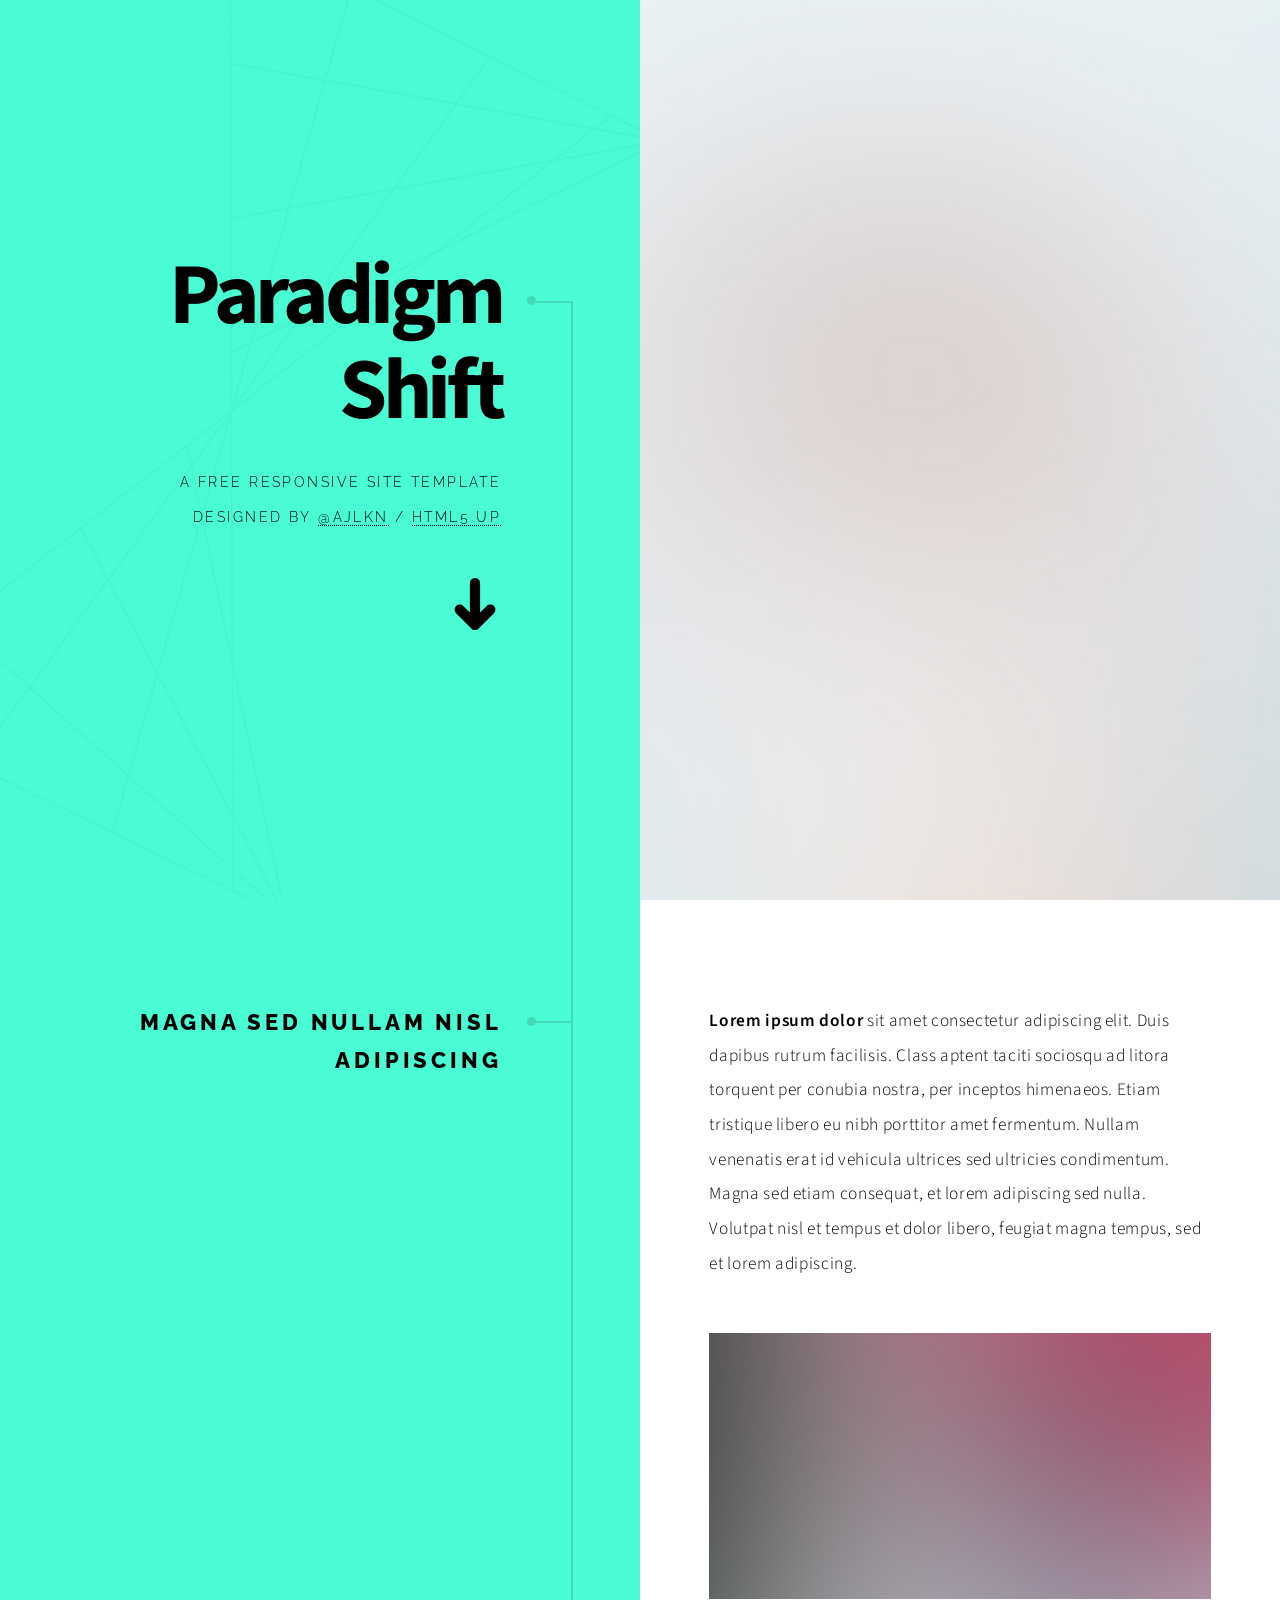
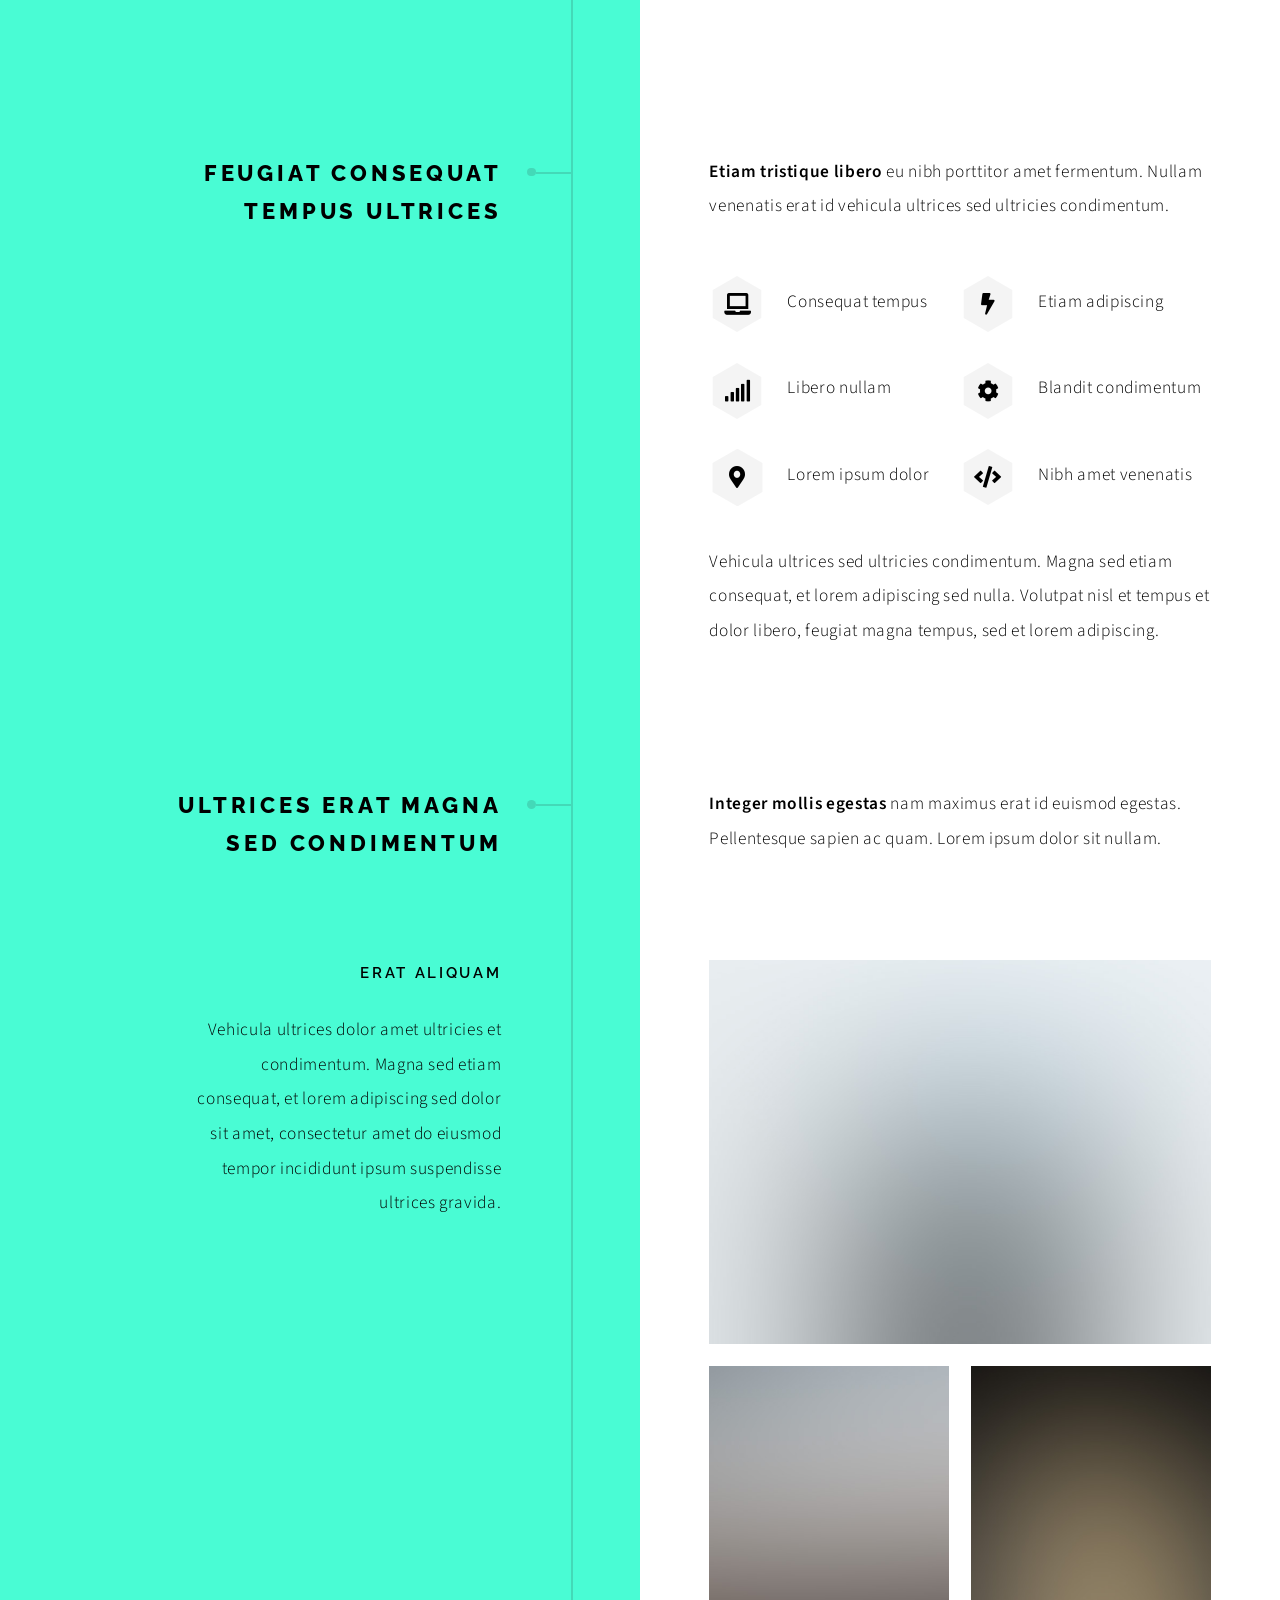
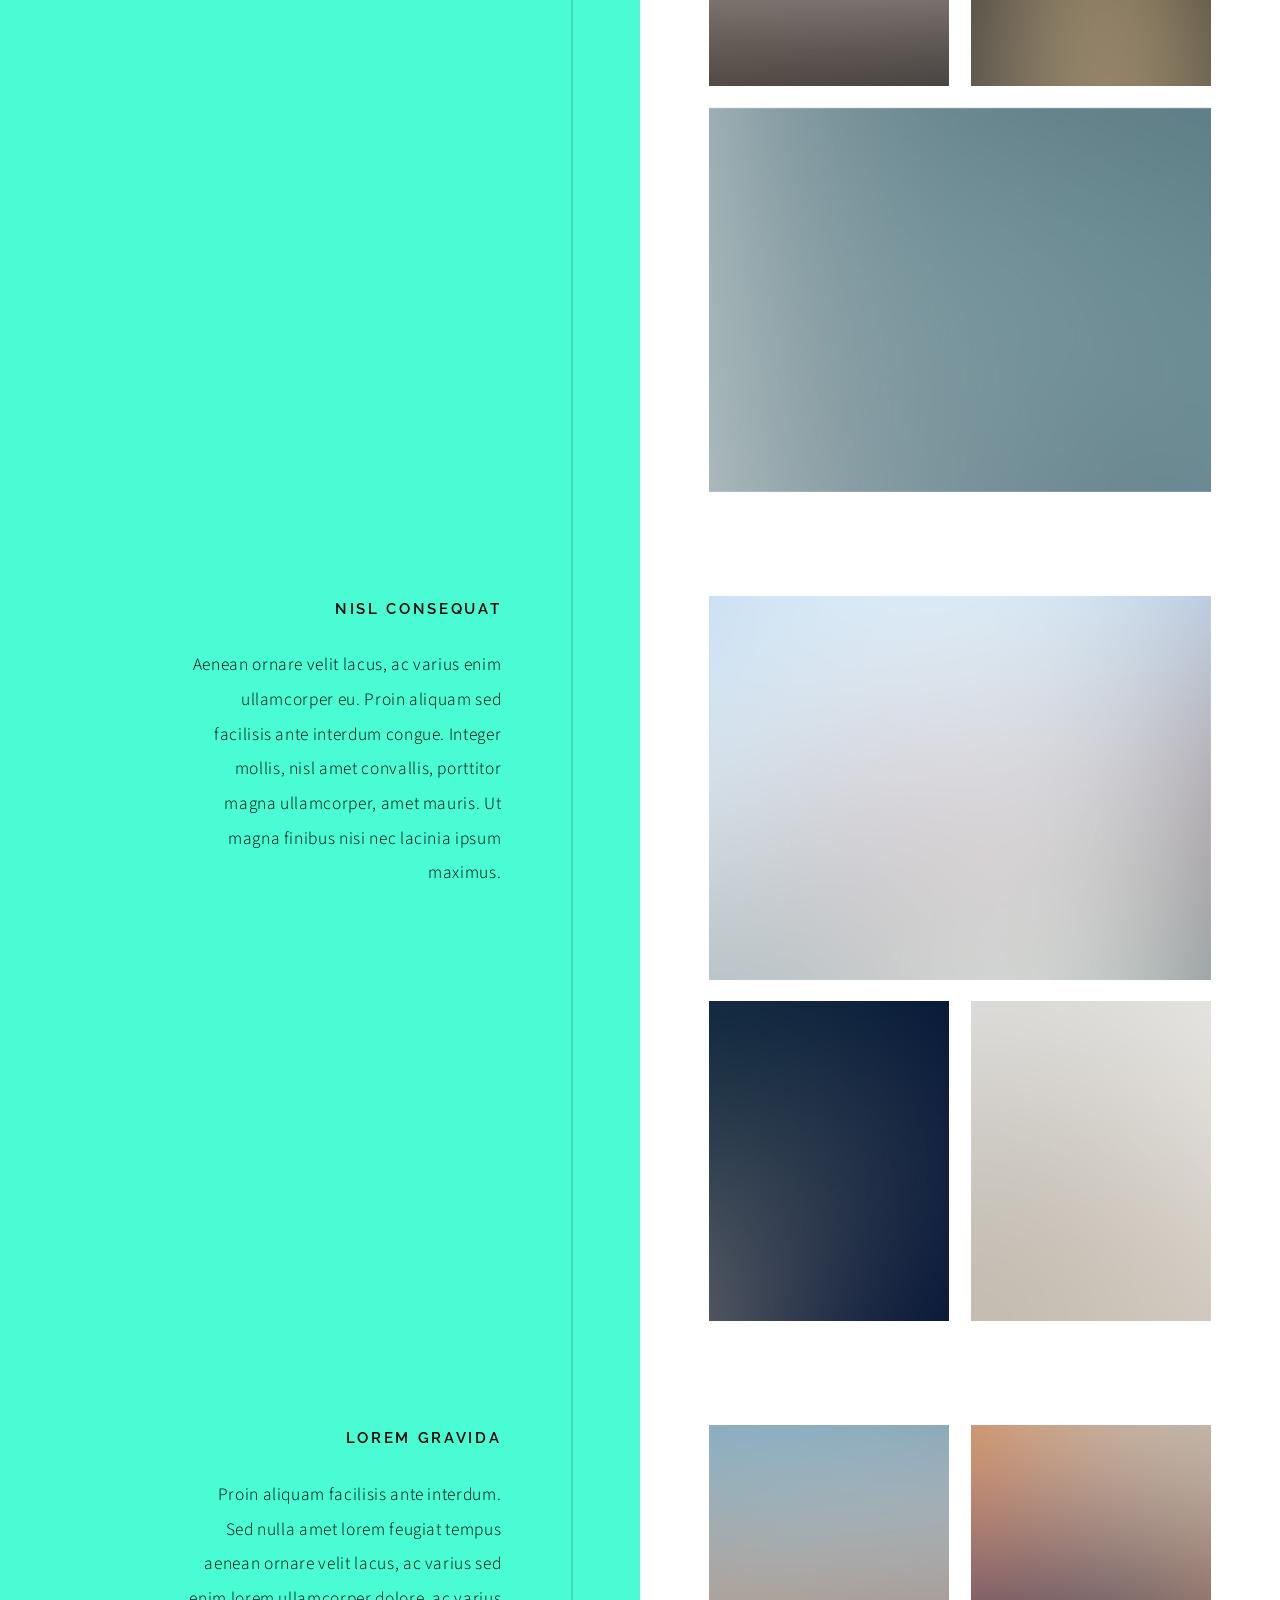
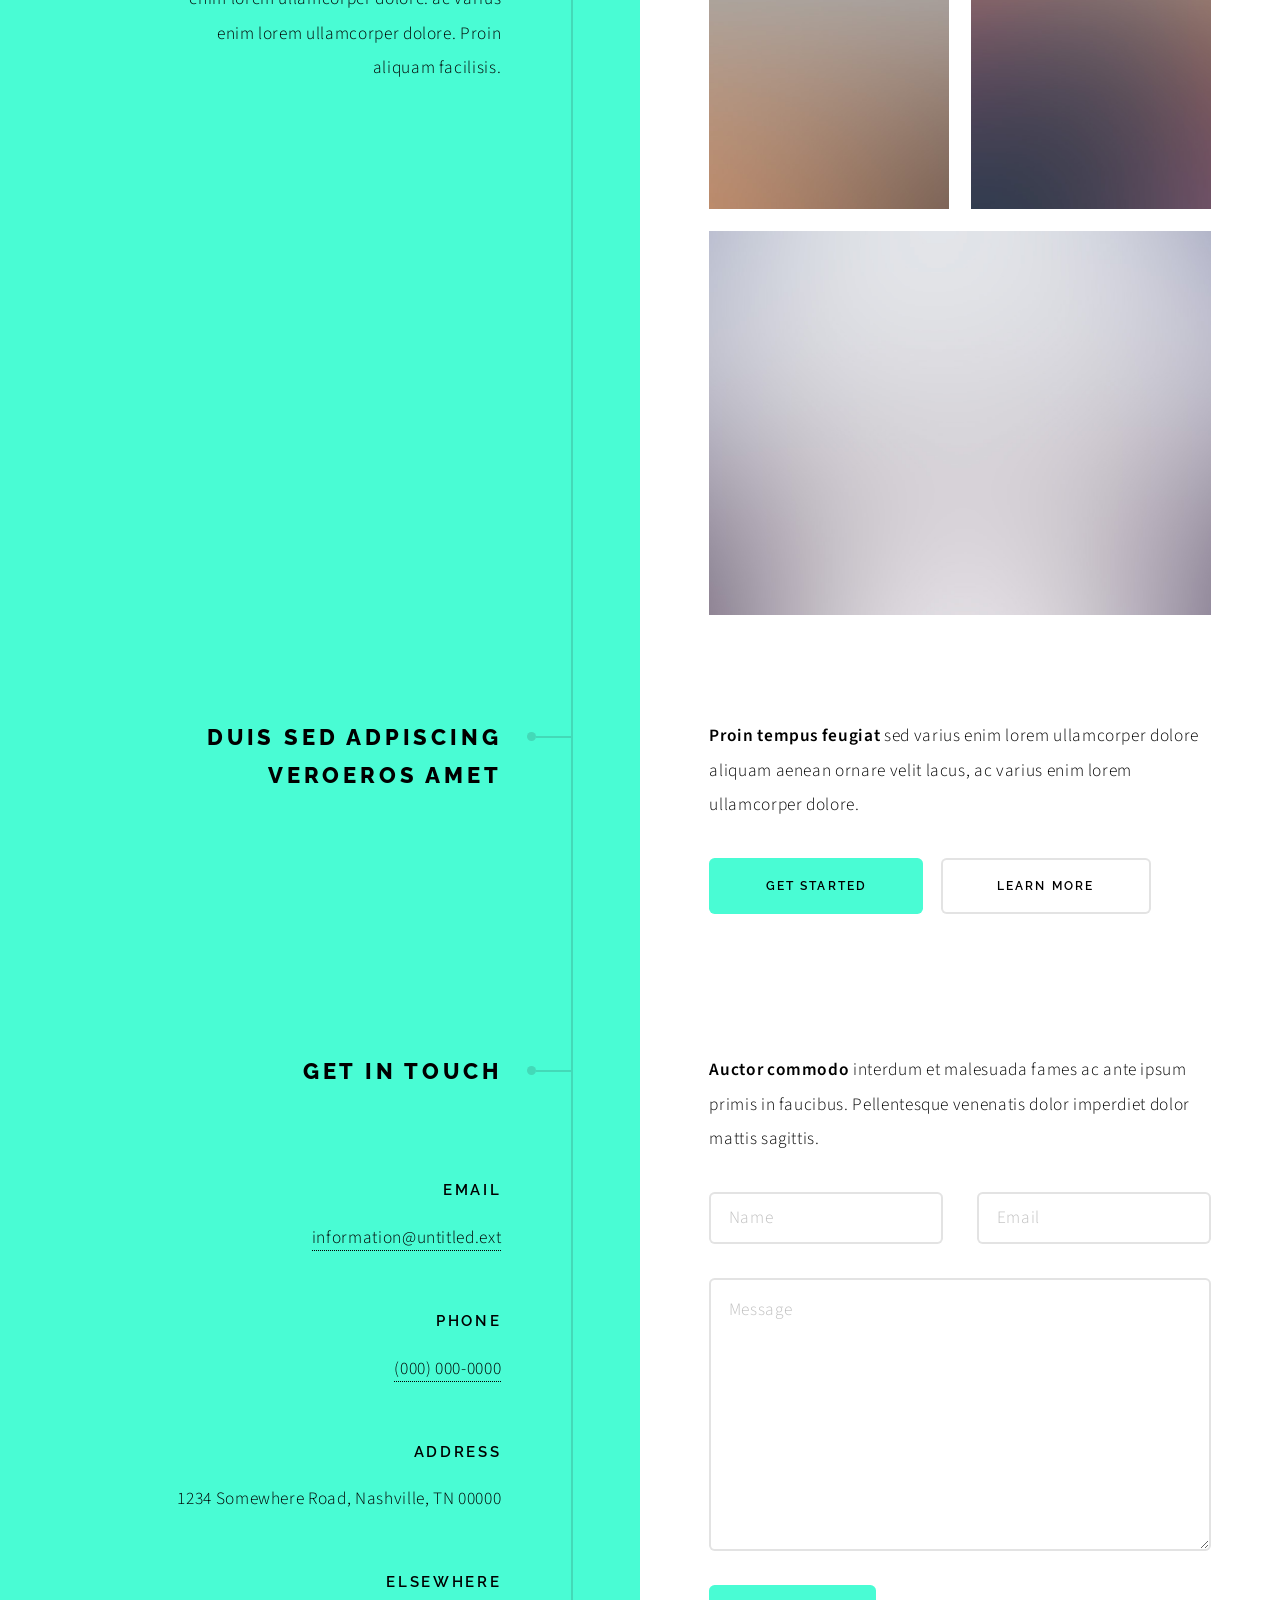
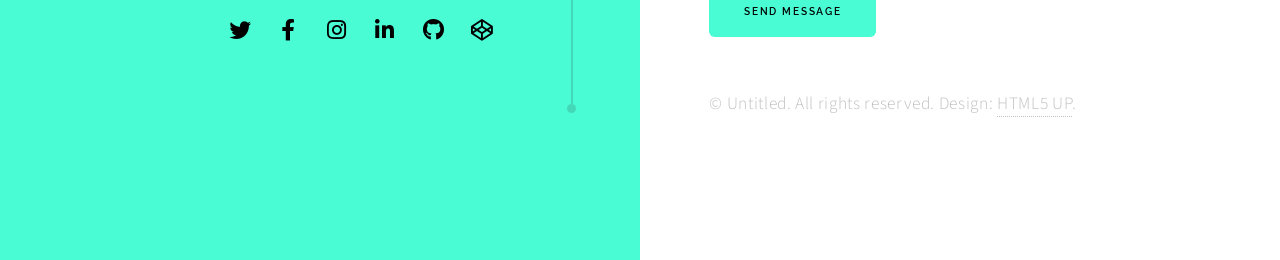
==== index.html @ 8c54b5ce "Initial commit" ====
<!DOCTYPE HTML>
<!--
	Paradigm Shift by HTML5 UP
	html5up.net | @ajlkn
	Free for personal and commercial use under the CCA 3.0 license (html5up.net/license)
-->
<html>
	<head>
		<title>Paradigm Shift by HTML5 UP</title>
		<meta charset="utf-8" />
		<meta name="viewport" content="width=device-width, initial-scale=1, user-scalable=no" />
		<meta name="description" content="" />
		<meta name="keywords" content="" />
		<link rel="stylesheet" href="assets/css/main.css" />
	</head>
	<body class="is-preload">

		<!-- Wrapper -->
			<div id="wrapper">

				<!-- Intro -->
					<section class="intro">
						<header>
							<h1>Paradigm Shift</h1>
							<p>A free responsive site template designed by <a href="https://twitter.com/ajlkn">@ajlkn</a> / <a href="https://html5up.net">HTML5 UP</a></p>
							<ul class="actions">
								<li><a href="#first" class="arrow scrolly"><span class="label">Next</span></a></li>
							</ul>
						</header>
						<div class="content">
							<span class="image fill" data-position="center"><img src="images/pic01.jpg" alt="" /></span>
						</div>
					</section>

				<!-- Section -->
					<section id="first">
						<header>
							<h2>Magna sed nullam nisl adipiscing</h2>
						</header>
						<div class="content">
							<p><strong>Lorem ipsum dolor</strong> sit amet consectetur adipiscing elit. Duis dapibus rutrum facilisis. Class aptent taciti sociosqu ad litora torquent per conubia nostra, per inceptos himenaeos. Etiam tristique libero eu nibh porttitor amet fermentum. Nullam venenatis erat id vehicula ultrices sed ultricies condimentum. Magna sed etiam consequat, et lorem adipiscing sed nulla. Volutpat nisl et tempus et dolor libero, feugiat magna tempus, sed et lorem adipiscing.</p>
							<span class="image main"><img src="images/pic02.jpg" alt="" /></span>
						</div>
					</section>

				<!-- Section -->
					<section>
						<header>
							<h2>Feugiat consequat tempus ultrices</h2>
						</header>
						<div class="content">
							<p><strong>Etiam tristique libero</strong> eu nibh porttitor amet fermentum. Nullam venenatis erat id vehicula ultrices sed ultricies condimentum.</p>
							<ul class="feature-icons">
								<li class="icon solid fa-laptop">Consequat tempus</li>
								<li class="icon solid fa-bolt">Etiam adipiscing</li>
								<li class="icon solid fa-signal">Libero nullam</li>
								<li class="icon solid fa-cog">Blandit condimentum</li>
								<li class="icon solid fa-map-marker-alt">Lorem ipsum dolor</li>
								<li class="icon solid fa-code">Nibh amet venenatis</li>
							</ul>
							<p>Vehicula ultrices sed ultricies condimentum. Magna sed etiam consequat, et lorem adipiscing sed nulla. Volutpat nisl et tempus et dolor libero, feugiat magna tempus, sed et lorem adipiscing.</p>
						</div>
					</section>

				<!-- Section -->
					<section>
						<header>
							<h2>Ultrices erat magna sed condimentum</h2>
						</header>
						<div class="content">
							<p><strong>Integer mollis egestas</strong> nam maximus erat id euismod egestas. Pellentesque sapien ac quam. Lorem ipsum dolor sit nullam.</p>

							<!-- Section -->
								<section>
									<header>
										<h3>Erat aliquam</h3>
										<p>Vehicula ultrices dolor amet ultricies et condimentum. Magna sed etiam consequat, et lorem adipiscing sed dolor sit amet, consectetur amet do eiusmod tempor incididunt  ipsum suspendisse ultrices gravida.</p>
									</header>
									<div class="content">
										<div class="gallery">
											<a href="images/gallery/fulls/01.jpg" class="landscape"><img src="images/gallery/thumbs/01.jpg" alt="" /></a>
											<a href="images/gallery/fulls/02.jpg"><img src="images/gallery/thumbs/02.jpg" alt="" /></a>
											<a href="images/gallery/fulls/03.jpg"><img src="images/gallery/thumbs/03.jpg" alt="" /></a>
											<a href="images/gallery/fulls/04.jpg" class="landscape"><img src="images/gallery/thumbs/04.jpg" alt="" /></a>
										</div>
									</div>
								</section>

							<!-- Section -->
								<section>
									<header>
										<h3>Nisl consequat</h3>
										<p>Aenean ornare velit lacus, ac varius enim ullamcorper eu. Proin aliquam sed facilisis ante interdum congue. Integer mollis, nisl amet convallis, porttitor magna ullamcorper, amet mauris. Ut magna finibus nisi nec lacinia ipsum maximus.</p>
									</header>
									<div class="content">
										<div class="gallery">
											<a href="images/gallery/fulls/05.jpg" class="landscape"><img src="images/gallery/thumbs/05.jpg" alt="" /></a>
											<a href="images/gallery/fulls/06.jpg"><img src="images/gallery/thumbs/06.jpg" alt="" /></a>
											<a href="images/gallery/fulls/07.jpg"><img src="images/gallery/thumbs/07.jpg" alt="" /></a>
										</div>
									</div>
								</section>

							<!-- Section -->
								<section>
									<header>
										<h3>Lorem gravida</h3>
										<p>Proin aliquam facilisis ante interdum. Sed nulla amet lorem feugiat tempus aenean ornare velit lacus, ac varius sed enim lorem ullamcorper dolore.  ac varius enim lorem ullamcorper dolore. Proin aliquam facilisis.</p>
									</header>
									<div class="content">
										<div class="gallery">
											<a href="images/gallery/fulls/08.jpg" class="portrait"><img src="images/gallery/thumbs/08.jpg" alt="" /></a>
											<a href="images/gallery/fulls/09.jpg" class="portrait"><img src="images/gallery/thumbs/09.jpg" alt="" /></a>
											<a href="images/gallery/fulls/10.jpg" class="landscape"><img src="images/gallery/thumbs/10.jpg" alt="" /></a>
										</div>
									</div>
								</section>

						</div>
					</section>

				<!-- Section -->
					<section>
						<header>
							<h2>Duis sed adpiscing veroeros amet</h2>
						</header>
						<div class="content">
							<p><strong>Proin tempus feugiat</strong> sed varius enim lorem ullamcorper dolore aliquam aenean ornare velit lacus, ac varius enim lorem ullamcorper dolore.</p>
							<ul class="actions">
								<li><a href="#" class="button primary large">Get Started</a></li>
								<li><a href="#" class="button large">Learn More</a></li>
							</ul>
						</div>
					</section>

				<!-- Elements -->
				<!--
					<section>
						<header>
							<h2>Elements</h2>
						</header>
						<div class="content">

							<section>
								<header>
									<h3>Text</h3>
								</header>
								<div class="content">
									<p>This is <b>bold</b> and this is <strong>strong</strong>. This is <i>italic</i> and this is <em>emphasized</em>.
									This is <sup>superscript</sup> text and this is <sub>subscript</sub> text.
									This is <u>underlined</u> and this is code: <code>for (;;) { ... }</code>. Finally, <a href="#">this is a link</a>.</p>
									<hr />
									<h2>Heading Level 2</h2>
									<h3>Heading Level 3</h3>
									<h4>Heading Level 4</h4>
									<h5>Heading Level 5</h5>
									<hr />
									<h5>Blockquote</h5>
									<blockquote>Fringilla nisl. Donec accumsan interdum nisi, quis tincidunt felis sagittis eget tempus euismod. Vestibulum ante ipsum primis in faucibus vestibulum. Blandit adipiscing eu felis iaculis volutpat ac adipiscing accumsan faucibus. Vestibulum ante ipsum primis in faucibus lorem ipsum dolor sit amet nullam adipiscing eu felis.</blockquote>
									<h5>Preformatted</h5>
									<pre><code>i = 0;

while (!deck.isInOrder()) {
  print 'Iteration ' + i;
  deck.shuffle();
  i++;
}

print 'Sorted in ' + i + ' iterations.';</code></pre>
								</div>
							</section>

							<section>
								<header>
									<h3>Lists</h3>
								</header>
								<div class="content">

									<h4>Unordered</h4>
									<ul>
										<li>Dolor pulvinar etiam.</li>
										<li>Sagittis adipiscing.</li>
										<li>Felis enim feugiat.</li>
									</ul>

									<h4>Alternate</h4>
									<ul class="alt">
										<li>Dolor pulvinar etiam.</li>
										<li>Sagittis adipiscing.</li>
										<li>Felis enim feugiat.</li>
									</ul>

									<h4>Ordered</h4>
									<ol>
										<li>Dolor pulvinar etiam.</li>
										<li>Etiam vel felis viverra.</li>
										<li>Felis enim feugiat.</li>
										<li>Dolor pulvinar etiam.</li>
										<li>Etiam vel felis lorem.</li>
										<li>Felis enim et feugiat.</li>
									</ol>
									<h4>Icons</h4>
									<ul class="icons">
										<li><a href="#" class="icon brands fa-twitter"><span class="label">Twitter</span></a></li>
										<li><a href="#" class="icon brands fa-facebook-f"><span class="label">Facebook</span></a></li>
										<li><a href="#" class="icon brands fa-instagram"><span class="label">Instagram</span></a></li>
										<li><a href="#" class="icon brands fa-github"><span class="label">Github</span></a></li>
									</ul>

									<h4>Actions</h4>
									<ul class="actions">
										<li><a href="#" class="button primary">Default</a></li>
										<li><a href="#" class="button">Default</a></li>
									</ul>
									<ul class="actions stacked">
										<li><a href="#" class="button primary">Default</a></li>
										<li><a href="#" class="button">Default</a></li>
									</ul>
								</div>
							</section>

							<section>
								<header>
									<h3>Table</h3>
								</header>
								<div class="content">
									<h4>Default</h4>
									<div class="table-wrapper">
										<table>
											<thead>
												<tr>
													<th>Name</th>
													<th>Description</th>
													<th>Price</th>
												</tr>
											</thead>
											<tbody>
												<tr>
													<td>Item One</td>
													<td>Ante turpis integer aliquet porttitor.</td>
													<td>29.99</td>
												</tr>
												<tr>
													<td>Item Two</td>
													<td>Vis ac commodo adipiscing arcu aliquet.</td>
													<td>19.99</td>
												</tr>
												<tr>
													<td>Item Three</td>
													<td> Morbi faucibus arcu accumsan lorem.</td>
													<td>29.99</td>
												</tr>
												<tr>
													<td>Item Four</td>
													<td>Vitae integer tempus condimentum.</td>
													<td>19.99</td>
												</tr>
												<tr>
													<td>Item Five</td>
													<td>Ante turpis integer aliquet porttitor.</td>
													<td>29.99</td>
												</tr>
											</tbody>
											<tfoot>
												<tr>
													<td colspan="2"></td>
													<td>100.00</td>
												</tr>
											</tfoot>
										</table>
									</div>

									<h4>Alternate</h4>
									<div class="table-wrapper">
										<table class="alt">
											<thead>
												<tr>
													<th>Name</th>
													<th>Description</th>
													<th>Price</th>
												</tr>
											</thead>
											<tbody>
												<tr>
													<td>Item One</td>
													<td>Ante turpis integer aliquet porttitor.</td>
													<td>29.99</td>
												</tr>
												<tr>
													<td>Item Two</td>
													<td>Vis ac commodo adipiscing arcu aliquet.</td>
													<td>19.99</td>
												</tr>
												<tr>
													<td>Item Three</td>
													<td> Morbi faucibus arcu accumsan lorem.</td>
													<td>29.99</td>
												</tr>
												<tr>
													<td>Item Four</td>
													<td>Vitae integer tempus condimentum.</td>
													<td>19.99</td>
												</tr>
												<tr>
													<td>Item Five</td>
													<td>Ante turpis integer aliquet porttitor.</td>
													<td>29.99</td>
												</tr>
											</tbody>
											<tfoot>
												<tr>
													<td colspan="2"></td>
													<td>100.00</td>
												</tr>
											</tfoot>
										</table>
									</div>
								</div>
							</section>

							<section>
								<header>
									<h3>Buttons</h3>
								</header>
								<div class="content">
									<ul class="actions">
										<li><a href="#" class="button primary">Primary</a></li>
										<li><a href="#" class="button">Default</a></li>
									</ul>
									<ul class="actions">
										<li><a href="#" class="button large">Large</a></li>
										<li><a href="#" class="button">Default</a></li>
										<li><a href="#" class="button small">Small</a></li>
									</ul>
									<ul class="actions">
										<li><a href="#" class="button primary icon solid fa-download">Icon</a></li>
										<li><a href="#" class="button icon solid fa-download">Icon</a></li>
									</ul>
									<ul class="actions">
										<li><span class="button primary disabled">Disabled</span></li>
										<li><span class="button disabled">Disabled</span></li>
									</ul>
								</div>
							</section>

							<section>
								<header>
									<h3>Form</h3>
								</header>
								<div class="content">
									<form method="post" action="#">
										<div class="fields">
											<div class="field half">
												<label for="demo-name">Name</label>
												<input type="text" name="demo-name" id="demo-name" value="" placeholder="Jane Doe" />
											</div>
											<div class="field half">
												<label for="demo-email">Email</label>
												<input type="email" name="demo-email" id="demo-email" value="" placeholder="jane@untitled.tld" />
											</div>
											<div class="field">
												<label for="demo-category">Category</label>
												<select name="demo-category" id="demo-category">
													<option value="">-</option>
													<option value="1">Manufacturing</option>
													<option value="1">Shipping</option>
													<option value="1">Administration</option>
													<option value="1">Human Resources</option>
												</select>
											</div>
											<div class="field half">
												<input type="radio" id="demo-priority-low" name="demo-priority" checked>
												<label for="demo-priority-low">Low</label>
											</div>
											<div class="field half">
												<input type="radio" id="demo-priority-high" name="demo-priority">
												<label for="demo-priority-high">High</label>
											</div>
											<div class="field half">
												<input type="checkbox" id="demo-copy" name="demo-copy">
												<label for="demo-copy">Email me a copy</label>
											</div>
											<div class="field half">
												<input type="checkbox" id="demo-human" name="demo-human" checked>
												<label for="demo-human">Not a robot</label>
											</div>
											<div class="field">
												<label for="demo-message">Message</label>
												<textarea name="demo-message" id="demo-message" placeholder="Enter your message" rows="6"></textarea>
											</div>
										</div>
										<ul class="actions">
											<li><input type="submit" value="Send Message" class="primary" /></li>
											<li><input type="reset" value="Reset" /></li>
										</ul>
									</form>
								</div>
							</section>

						</div>
					</section>
				-->

				<!-- Section -->
					<section>
						<header>
							<h2>Get in touch</h2>
						</header>
						<div class="content">
							<p><strong>Auctor commodo</strong> interdum et malesuada fames ac ante ipsum primis in faucibus. Pellentesque venenatis dolor imperdiet dolor mattis sagittis.</p>
							<form>
								<div class="fields">
									<div class="field half">
										<input type="text" name="name" id="name" placeholder="Name" />
									</div>
									<div class="field half">
										<input type="email" name="email" id="email" placeholder="Email" />
									</div>
									<div class="field">
										<textarea name="message" id="message" placeholder="Message" rows="7"></textarea>
									</div>
								</div>
								<ul class="actions">
									<li><input type="submit" value="Send Message" class="button primary" /></li>
								</ul>
							</form>
						</div>
						<footer>
							<ul class="items">
								<li>
									<h3>Email</h3>
									<a href="#">information@untitled.ext</a>
								</li>
								<li>
									<h3>Phone</h3>
									<a href="#">(000) 000-0000</a>
								</li>
								<li>
									<h3>Address</h3>
									<span>1234 Somewhere Road, Nashville, TN 00000</span>
								</li>
								<li>
									<h3>Elsewhere</h3>
									<ul class="icons">
										<li><a href="#" class="icon brands fa-twitter"><span class="label">Twitter</span></a></li>
										<li><a href="#" class="icon brands fa-facebook-f"><span class="label">Facebook</span></a></li>
										<li><a href="#" class="icon brands fa-instagram"><span class="label">Instagram</span></a></li>
										<li><a href="#" class="icon brands fa-linkedin-in"><span class="label">LinkedIn</span></a></li>
										<li><a href="#" class="icon brands fa-github"><span class="label">GitHub</span></a></li>
										<li><a href="#" class="icon brands fa-codepen"><span class="label">Codepen</span></a></li>
									</ul>
								</li>
							</ul>
						</footer>
					</section>

				<!-- Copyright -->
					<div class="copyright">&copy; Untitled. All rights reserved. Design: <a href="https://html5up.net">HTML5 UP</a>.</div>

			</div>

		<!-- Scripts -->
			<script src="assets/js/jquery.min.js"></script>
			<script src="assets/js/jquery.scrolly.min.js"></script>
			<script src="assets/js/browser.min.js"></script>
			<script src="assets/js/breakpoints.min.js"></script>
			<script src="assets/js/util.js"></script>
			<script src="assets/js/main.js"></script>

	</body>
</html>
---- assets/css/main.css ----
@import url(fontawesome-all.min.css);
@import url("https://fonts.googleapis.com/css?family=Source+Sans+Pro:300,600,700,300i,600i,700i|Raleway:600,800");

/*
	Paradigm Shift by HTML5 UP
	html5up.net | @ajlkn
	Free for personal and commercial use under the CCA 3.0 license (html5up.net/license)
*/

html, body, div, span, applet, object,
iframe, h1, h2, h3, h4, h5, h6, p, blockquote,
pre, a, abbr, acronym, address, big, cite,
code, del, dfn, em, img, ins, kbd, q, s, samp,
small, strike, strong, sub, sup, tt, var, b,
u, i, center, dl, dt, dd, ol, ul, li, fieldset,
form, label, legend, table, caption, tbody,
tfoot, thead, tr, th, td, article, aside,
canvas, details, embed, figure, figcaption,
footer, header, hgroup, menu, nav, output, ruby,
section, summary, time, mark, audio, video {
	margin: 0;
	padding: 0;
	border: 0;
	font-size: 100%;
	font: inherit;
	vertical-align: baseline;}

article, aside, details, figcaption, figure,
footer, header, hgroup, menu, nav, section {
	display: block;}

body {
	line-height: 1;
}

ol, ul {
	list-style: none;
}

blockquote, q {
	quotes: none;
}

	blockquote:before, blockquote:after, q:before, q:after {
		content: '';
		content: none;
	}

table {
	border-collapse: collapse;
	border-spacing: 0;
}

body {
	-webkit-text-size-adjust: none;
}

mark {
	background-color: transparent;
	color: inherit;
}

input::-moz-focus-inner {
	border: 0;
	padding: 0;
}

input, select, textarea {
	-moz-appearance: none;
	-webkit-appearance: none;
	-ms-appearance: none;
	appearance: none;
}

/* Basic */

	@-ms-viewport {
		width: device-width;
	}

	body {
		-ms-overflow-style: scrollbar;
	}

	@media screen and (max-width: 480px) {

		html, body {
			min-width: 320px;
		}

	}

	html {
		box-sizing: border-box;
	}

	*, *:before, *:after {
		box-sizing: inherit;
	}

	html {
		overflow-x: hidden;
	}

	body {
		background: #ffffff;
		overflow-x: hidden;
	}

		body.is-preload *, body.is-preload *:before, body.is-preload *:after {
			-moz-animation: none !important;
			-webkit-animation: none !important;
			-ms-animation: none !important;
			animation: none !important;
			-moz-transition: none !important;
			-webkit-transition: none !important;
			-ms-transition: none !important;
			transition: none !important;
		}

/* Typography */

	html {
		font-size: 18pt;
	}

		@media screen and (max-width: 1920px) {

			html {
				font-size: 13pt;
			}

		}

		@media screen and (max-width: 1152px) {

			html {
				font-size: 14pt;
			}

		}

		@media screen and (max-width: 736px) {

			html {
				font-size: 12pt;
			}

		}

		@media screen and (max-width: 480px) {

			html {
				font-size: 11pt;
			}

		}

	body {
		background-color: #ffffff;
		color: #000000;
	}

	body, input, select, textarea {
		color: #000000;
		font-family: "Source Sans Pro", Helvetica, sans-serif;
		font-size: 1rem;
		font-weight: 300;
		letter-spacing: 0.0375em;
		line-height: 2;
	}

	a {
		-moz-transition: border-bottom-color 0.25s ease-in-out;
		-webkit-transition: border-bottom-color 0.25s ease-in-out;
		-ms-transition: border-bottom-color 0.25s ease-in-out;
		transition: border-bottom-color 0.25s ease-in-out;
		text-decoration: none;
		color: #000000;
		border-bottom: dotted 1px;
	}

		a:hover {
			text-decoration: none;
			border-bottom-color: transparent;
		}

	strong, b {
		font-weight: 600;
		color: #000000;
	}

	em, i {
		font-style: italic;
	}

	p {
		margin: 0 0 2rem 0;
	}

	h1, h2, h3, h4, h5, h6 {
		color: #000000;
		font-family: "Raleway", Helvetica, sans-serif;
		font-weight: 600;
		letter-spacing: 0.175em;
		line-height: 1.75;
		margin: 0 0 1.5rem 0;
		text-transform: uppercase;
	}

		h1 a, h2 a, h3 a, h4 a, h5 a, h6 a {
			color: inherit;
			text-decoration: none;
		}

	h1 {
		font-family: "Source Sans Pro", Helvetica, sans-serif;
		font-size: 5rem;
		font-weight: 700;
		letter-spacing: -0.05em;
		line-height: 1.1;
		margin: 0 0 1.5rem 0;
		text-transform: none;
	}

	h2 {
		font-size: 1.25rem;
		font-weight: 800;
		margin: 0 0 2rem 0;
	}

	h3 {
		font-size: 0.875rem;
	}

	h4 {
		font-size: 0.875rem;
	}

	h5 {
		font-size: 0.75rem;
	}

	h6 {
		font-size: 0.625rem;
	}

	@media screen and (max-width: 736px) {

		h1 {
			font-size: 4.5rem;
			line-height: 1.1;
		}

		h2 {
			font-size: 1.25rem;
			line-height: 1.7;
		}

		h3 {
			font-size: 0.9rem;
		}

		h4 {
			font-size: 0.75rem;
		}

		h5 {
			font-size: 0.675rem;
		}

	}

	@media screen and (max-width: 360px) {

		h1 {
			font-size: 3.75rem;
		}

		h2 {
			font-size: 1.125rem;
		}

		h3 {
			font-size: 0.8rem;
		}

		h4 {
			font-size: 0.675rem;
		}

		h5 {
			font-size: 0.675rem;
		}

	}

	sub {
		font-size: 0.8rem;
		position: relative;
		top: 0.5rem;
	}

	sup {
		font-size: 0.8rem;
		position: relative;
		top: -0.5rem;
	}

	blockquote {
		border-left: solid 0.5rem rgba(144, 144, 144, 0.25);
		font-style: italic;
		margin: 0 0 2rem 0;
		padding: 1rem 0 1rem 2rem;
	}

	code {
		background: rgba(144, 144, 144, 0.1);
		border-radius: 0.325rem;
		font-family: "Courier New", monospace;
		font-size: 0.9rem;
		margin: 0 0.25rem;
		padding: 0.25rem 0.65rem;
	}

	pre {
		-webkit-overflow-scrolling: touch;
		font-family: "Courier New", monospace;
		font-size: 0.9rem;
		margin: 0 0 2rem 0;
		width: 100%;
	}

		pre code {
			display: block;
			line-height: 1.75;
			padding: 1rem 1.5rem;
			overflow-x: auto;
		}

	hr {
		border: 0;
		border-bottom: solid 2px rgba(144, 144, 144, 0.25);
		margin: 3rem 0;
	}

		hr.major {
			margin: 5rem 0;
		}

		@media screen and (max-width: 736px) {

			hr.major {
				margin: 3rem 0;
			}

		}

/* Row */

	.row {
		display: flex;
		flex-wrap: wrap;
		box-sizing: border-box;
		align-items: stretch;
	}

		.row > * {
			box-sizing: border-box;
		}

		.row.gtr-uniform > * > :last-child {
			margin-bottom: 0;
		}

		.row.aln-left {
			justify-content: flex-start;
		}

		.row.aln-center {
			justify-content: center;
		}

		.row.aln-right {
			justify-content: flex-end;
		}

		.row.aln-top {
			align-items: flex-start;
		}

		.row.aln-middle {
			align-items: center;
		}

		.row.aln-bottom {
			align-items: flex-end;
		}

		.row > .imp {
			order: -1;
		}

		.row > .col-1 {
			width: 8.33333%;
		}

		.row > .off-1 {
			margin-left: 8.33333%;
		}

		.row > .col-2 {
			width: 16.66667%;
		}

		.row > .off-2 {
			margin-left: 16.66667%;
		}

		.row > .col-3 {
			width: 25%;
		}

		.row > .off-3 {
			margin-left: 25%;
		}

		.row > .col-4 {
			width: 33.33333%;
		}

		.row > .off-4 {
			margin-left: 33.33333%;
		}

		.row > .col-5 {
			width: 41.66667%;
		}

		.row > .off-5 {
			margin-left: 41.66667%;
		}

		.row > .col-6 {
			width: 50%;
		}

		.row > .off-6 {
			margin-left: 50%;
		}

		.row > .col-7 {
			width: 58.33333%;
		}

		.row > .off-7 {
			margin-left: 58.33333%;
		}

		.row > .col-8 {
			width: 66.66667%;
		}

		.row > .off-8 {
			margin-left: 66.66667%;
		}

		.row > .col-9 {
			width: 75%;
		}

		.row > .off-9 {
			margin-left: 75%;
		}

		.row > .col-10 {
			width: 83.33333%;
		}

		.row > .off-10 {
			margin-left: 83.33333%;
		}

		.row > .col-11 {
			width: 91.66667%;
		}

		.row > .off-11 {
			margin-left: 91.66667%;
		}

		.row > .col-12 {
			width: 100%;
		}

		.row > .off-12 {
			margin-left: 100%;
		}

		.row.gtr-0 {
			margin-top: 0;
			margin-left: 0rem;
		}

			.row.gtr-0 > * {
				padding: 0 0 0 0rem;
			}

			.row.gtr-0.gtr-uniform {
				margin-top: 0rem;
			}

				.row.gtr-0.gtr-uniform > * {
					padding-top: 0rem;
				}

		.row.gtr-25 {
			margin-top: 0;
			margin-left: -0.5rem;
		}

			.row.gtr-25 > * {
				padding: 0 0 0 0.5rem;
			}

			.row.gtr-25.gtr-uniform {
				margin-top: -0.5rem;
			}

				.row.gtr-25.gtr-uniform > * {
					padding-top: 0.5rem;
				}

		.row.gtr-50 {
			margin-top: 0;
			margin-left: -1rem;
		}

			.row.gtr-50 > * {
				padding: 0 0 0 1rem;
			}

			.row.gtr-50.gtr-uniform {
				margin-top: -1rem;
			}

				.row.gtr-50.gtr-uniform > * {
					padding-top: 1rem;
				}

		.row {
			margin-top: 0;
			margin-left: -2rem;
		}

			.row > * {
				padding: 0 0 0 2rem;
			}

			.row.gtr-uniform {
				margin-top: -2rem;
			}

				.row.gtr-uniform > * {
					padding-top: 2rem;
				}

		.row.gtr-150 {
			margin-top: 0;
			margin-left: -3rem;
		}

			.row.gtr-150 > * {
				padding: 0 0 0 3rem;
			}

			.row.gtr-150.gtr-uniform {
				margin-top: -3rem;
			}

				.row.gtr-150.gtr-uniform > * {
					padding-top: 3rem;
				}

		.row.gtr-200 {
			margin-top: 0;
			margin-left: -4rem;
		}

			.row.gtr-200 > * {
				padding: 0 0 0 4rem;
			}

			.row.gtr-200.gtr-uniform {
				margin-top: -4rem;
			}

				.row.gtr-200.gtr-uniform > * {
					padding-top: 4rem;
				}

		@media screen and (max-width: 1920px) {

			.row {
				display: flex;
				flex-wrap: wrap;
				box-sizing: border-box;
				align-items: stretch;
			}

				.row > * {
					box-sizing: border-box;
				}

				.row.gtr-uniform > * > :last-child {
					margin-bottom: 0;
				}

				.row.aln-left {
					justify-content: flex-start;
				}

				.row.aln-center {
					justify-content: center;
				}

				.row.aln-right {
					justify-content: flex-end;
				}

				.row.aln-top {
					align-items: flex-start;
				}

				.row.aln-middle {
					align-items: center;
				}

				.row.aln-bottom {
					align-items: flex-end;
				}

				.row > .imp-xlarge {
					order: -1;
				}

				.row > .col-1-xlarge {
					width: 8.33333%;
				}

				.row > .off-1-xlarge {
					margin-left: 8.33333%;
				}

				.row > .col-2-xlarge {
					width: 16.66667%;
				}

				.row > .off-2-xlarge {
					margin-left: 16.66667%;
				}

				.row > .col-3-xlarge {
					width: 25%;
				}

				.row > .off-3-xlarge {
					margin-left: 25%;
				}

				.row > .col-4-xlarge {
					width: 33.33333%;
				}

				.row > .off-4-xlarge {
					margin-left: 33.33333%;
				}

				.row > .col-5-xlarge {
					width: 41.66667%;
				}

				.row > .off-5-xlarge {
					margin-left: 41.66667%;
				}

				.row > .col-6-xlarge {
					width: 50%;
				}

				.row > .off-6-xlarge {
					margin-left: 50%;
				}

				.row > .col-7-xlarge {
					width: 58.33333%;
				}

				.row > .off-7-xlarge {
					margin-left: 58.33333%;
				}

				.row > .col-8-xlarge {
					width: 66.66667%;
				}

				.row > .off-8-xlarge {
					margin-left: 66.66667%;
				}

				.row > .col-9-xlarge {
					width: 75%;
				}

				.row > .off-9-xlarge {
					margin-left: 75%;
				}

				.row > .col-10-xlarge {
					width: 83.33333%;
				}

				.row > .off-10-xlarge {
					margin-left: 83.33333%;
				}

				.row > .col-11-xlarge {
					width: 91.66667%;
				}

				.row > .off-11-xlarge {
					margin-left: 91.66667%;
				}

				.row > .col-12-xlarge {
					width: 100%;
				}

				.row > .off-12-xlarge {
					margin-left: 100%;
				}

				.row.gtr-0 {
					margin-top: 0;
					margin-left: 0rem;
				}

					.row.gtr-0 > * {
						padding: 0 0 0 0rem;
					}

					.row.gtr-0.gtr-uniform {
						margin-top: 0rem;
					}

						.row.gtr-0.gtr-uniform > * {
							padding-top: 0rem;
						}

				.row.gtr-25 {
					margin-top: 0;
					margin-left: -0.5rem;
				}

					.row.gtr-25 > * {
						padding: 0 0 0 0.5rem;
					}

					.row.gtr-25.gtr-uniform {
						margin-top: -0.5rem;
					}

						.row.gtr-25.gtr-uniform > * {
							padding-top: 0.5rem;
						}

				.row.gtr-50 {
					margin-top: 0;
					margin-left: -1rem;
				}

					.row.gtr-50 > * {
						padding: 0 0 0 1rem;
					}

					.row.gtr-50.gtr-uniform {
						margin-top: -1rem;
					}

						.row.gtr-50.gtr-uniform > * {
							padding-top: 1rem;
						}

				.row {
					margin-top: 0;
					margin-left: -2rem;
				}

					.row > * {
						padding: 0 0 0 2rem;
					}

					.row.gtr-uniform {
						margin-top: -2rem;
					}

						.row.gtr-uniform > * {
							padding-top: 2rem;
						}

				.row.gtr-150 {
					margin-top: 0;
					margin-left: -3rem;
				}

					.row.gtr-150 > * {
						padding: 0 0 0 3rem;
					}

					.row.gtr-150.gtr-uniform {
						margin-top: -3rem;
					}

						.row.gtr-150.gtr-uniform > * {
							padding-top: 3rem;
						}

				.row.gtr-200 {
					margin-top: 0;
					margin-left: -4rem;
				}

					.row.gtr-200 > * {
						padding: 0 0 0 4rem;
					}

					.row.gtr-200.gtr-uniform {
						margin-top: -4rem;
					}

						.row.gtr-200.gtr-uniform > * {
							padding-top: 4rem;
						}

		}

		@media screen and (max-width: 1280px) {

			.row {
				display: flex;
				flex-wrap: wrap;
				box-sizing: border-box;
				align-items: stretch;
			}

				.row > * {
					box-sizing: border-box;
				}

				.row.gtr-uniform > * > :last-child {
					margin-bottom: 0;
				}

				.row.aln-left {
					justify-content: flex-start;
				}

				.row.aln-center {
					justify-content: center;
				}

				.row.aln-right {
					justify-content: flex-end;
				}

				.row.aln-top {
					align-items: flex-start;
				}

				.row.aln-middle {
					align-items: center;
				}

				.row.aln-bottom {
					align-items: flex-end;
				}

				.row > .imp-large {
					order: -1;
				}

				.row > .col-1-large {
					width: 8.33333%;
				}

				.row > .off-1-large {
					margin-left: 8.33333%;
				}

				.row > .col-2-large {
					width: 16.66667%;
				}

				.row > .off-2-large {
					margin-left: 16.66667%;
				}

				.row > .col-3-large {
					width: 25%;
				}

				.row > .off-3-large {
					margin-left: 25%;
				}

				.row > .col-4-large {
					width: 33.33333%;
				}

				.row > .off-4-large {
					margin-left: 33.33333%;
				}

				.row > .col-5-large {
					width: 41.66667%;
				}

				.row > .off-5-large {
					margin-left: 41.66667%;
				}

				.row > .col-6-large {
					width: 50%;
				}

				.row > .off-6-large {
					margin-left: 50%;
				}

				.row > .col-7-large {
					width: 58.33333%;
				}

				.row > .off-7-large {
					margin-left: 58.33333%;
				}

				.row > .col-8-large {
					width: 66.66667%;
				}

				.row > .off-8-large {
					margin-left: 66.66667%;
				}

				.row > .col-9-large {
					width: 75%;
				}

				.row > .off-9-large {
					margin-left: 75%;
				}

				.row > .col-10-large {
					width: 83.33333%;
				}

				.row > .off-10-large {
					margin-left: 83.33333%;
				}

				.row > .col-11-large {
					width: 91.66667%;
				}

				.row > .off-11-large {
					margin-left: 91.66667%;
				}

				.row > .col-12-large {
					width: 100%;
				}

				.row > .off-12-large {
					margin-left: 100%;
				}

				.row.gtr-0 {
					margin-top: 0;
					margin-left: 0rem;
				}

					.row.gtr-0 > * {
						padding: 0 0 0 0rem;
					}

					.row.gtr-0.gtr-uniform {
						margin-top: 0rem;
					}

						.row.gtr-0.gtr-uniform > * {
							padding-top: 0rem;
						}

				.row.gtr-25 {
					margin-top: 0;
					margin-left: -0.375rem;
				}

					.row.gtr-25 > * {
						padding: 0 0 0 0.375rem;
					}

					.row.gtr-25.gtr-uniform {
						margin-top: -0.375rem;
					}

						.row.gtr-25.gtr-uniform > * {
							padding-top: 0.375rem;
						}

				.row.gtr-50 {
					margin-top: 0;
					margin-left: -0.75rem;
				}

					.row.gtr-50 > * {
						padding: 0 0 0 0.75rem;
					}

					.row.gtr-50.gtr-uniform {
						margin-top: -0.75rem;
					}

						.row.gtr-50.gtr-uniform > * {
							padding-top: 0.75rem;
						}

				.row {
					margin-top: 0;
					margin-left: -1.5rem;
				}

					.row > * {
						padding: 0 0 0 1.5rem;
					}

					.row.gtr-uniform {
						margin-top: -1.5rem;
					}

						.row.gtr-uniform > * {
							padding-top: 1.5rem;
						}

				.row.gtr-150 {
					margin-top: 0;
					margin-left: -2.25rem;
				}

					.row.gtr-150 > * {
						padding: 0 0 0 2.25rem;
					}

					.row.gtr-150.gtr-uniform {
						margin-top: -2.25rem;
					}

						.row.gtr-150.gtr-uniform > * {
							padding-top: 2.25rem;
						}

				.row.gtr-200 {
					margin-top: 0;
					margin-left: -3rem;
				}

					.row.gtr-200 > * {
						padding: 0 0 0 3rem;
					}

					.row.gtr-200.gtr-uniform {
						margin-top: -3rem;
					}

						.row.gtr-200.gtr-uniform > * {
							padding-top: 3rem;
						}

		}

		@media screen and (max-width: 1152px) {

			.row {
				display: flex;
				flex-wrap: wrap;
				box-sizing: border-box;
				align-items: stretch;
			}

				.row > * {
					box-sizing: border-box;
				}

				.row.gtr-uniform > * > :last-child {
					margin-bottom: 0;
				}

				.row.aln-left {
					justify-content: flex-start;
				}

				.row.aln-center {
					justify-content: center;
				}

				.row.aln-right {
					justify-content: flex-end;
				}

				.row.aln-top {
					align-items: flex-start;
				}

				.row.aln-middle {
					align-items: center;
				}

				.row.aln-bottom {
					align-items: flex-end;
				}

				.row > .imp-medium {
					order: -1;
				}

				.row > .col-1-medium {
					width: 8.33333%;
				}

				.row > .off-1-medium {
					margin-left: 8.33333%;
				}

				.row > .col-2-medium {
					width: 16.66667%;
				}

				.row > .off-2-medium {
					margin-left: 16.66667%;
				}

				.row > .col-3-medium {
					width: 25%;
				}

				.row > .off-3-medium {
					margin-left: 25%;
				}

				.row > .col-4-medium {
					width: 33.33333%;
				}

				.row > .off-4-medium {
					margin-left: 33.33333%;
				}

				.row > .col-5-medium {
					width: 41.66667%;
				}

				.row > .off-5-medium {
					margin-left: 41.66667%;
				}

				.row > .col-6-medium {
					width: 50%;
				}

				.row > .off-6-medium {
					margin-left: 50%;
				}

				.row > .col-7-medium {
					width: 58.33333%;
				}

				.row > .off-7-medium {
					margin-left: 58.33333%;
				}

				.row > .col-8-medium {
					width: 66.66667%;
				}

				.row > .off-8-medium {
					margin-left: 66.66667%;
				}

				.row > .col-9-medium {
					width: 75%;
				}

				.row > .off-9-medium {
					margin-left: 75%;
				}

				.row > .col-10-medium {
					width: 83.33333%;
				}

				.row > .off-10-medium {
					margin-left: 83.33333%;
				}

				.row > .col-11-medium {
					width: 91.66667%;
				}

				.row > .off-11-medium {
					margin-left: 91.66667%;
				}

				.row > .col-12-medium {
					width: 100%;
				}

				.row > .off-12-medium {
					margin-left: 100%;
				}

				.row.gtr-0 {
					margin-top: 0;
					margin-left: 0rem;
				}

					.row.gtr-0 > * {
						padding: 0 0 0 0rem;
					}

					.row.gtr-0.gtr-uniform {
						margin-top: 0rem;
					}

						.row.gtr-0.gtr-uniform > * {
							padding-top: 0rem;
						}

				.row.gtr-25 {
					margin-top: 0;
					margin-left: -0.375rem;
				}

					.row.gtr-25 > * {
						padding: 0 0 0 0.375rem;
					}

					.row.gtr-25.gtr-uniform {
						margin-top: -0.375rem;
					}

						.row.gtr-25.gtr-uniform > * {
							padding-top: 0.375rem;
						}

				.row.gtr-50 {
					margin-top: 0;
					margin-left: -0.75rem;
				}

					.row.gtr-50 > * {
						padding: 0 0 0 0.75rem;
					}

					.row.gtr-50.gtr-uniform {
						margin-top: -0.75rem;
					}

						.row.gtr-50.gtr-uniform > * {
							padding-top: 0.75rem;
						}

				.row {
					margin-top: 0;
					margin-left: -1.5rem;
				}

					.row > * {
						padding: 0 0 0 1.5rem;
					}

					.row.gtr-uniform {
						margin-top: -1.5rem;
					}

						.row.gtr-uniform > * {
							padding-top: 1.5rem;
						}

				.row.gtr-150 {
					margin-top: 0;
					margin-left: -2.25rem;
				}

					.row.gtr-150 > * {
						padding: 0 0 0 2.25rem;
					}

					.row.gtr-150.gtr-uniform {
						margin-top: -2.25rem;
					}

						.row.gtr-150.gtr-uniform > * {
							padding-top: 2.25rem;
						}

				.row.gtr-200 {
					margin-top: 0;
					margin-left: -3rem;
				}

					.row.gtr-200 > * {
						padding: 0 0 0 3rem;
					}

					.row.gtr-200.gtr-uniform {
						margin-top: -3rem;
					}

						.row.gtr-200.gtr-uniform > * {
							padding-top: 3rem;
						}

		}

		@media screen and (max-width: 736px) {

			.row {
				display: flex;
				flex-wrap: wrap;
				box-sizing: border-box;
				align-items: stretch;
			}

				.row > * {
					box-sizing: border-box;
				}

				.row.gtr-uniform > * > :last-child {
					margin-bottom: 0;
				}

				.row.aln-left {
					justify-content: flex-start;
				}

				.row.aln-center {
					justify-content: center;
				}

				.row.aln-right {
					justify-content: flex-end;
				}

				.row.aln-top {
					align-items: flex-start;
				}

				.row.aln-middle {
					align-items: center;
				}

				.row.aln-bottom {
					align-items: flex-end;
				}

				.row > .imp-small {
					order: -1;
				}

				.row > .col-1-small {
					width: 8.33333%;
				}

				.row > .off-1-small {
					margin-left: 8.33333%;
				}

				.row > .col-2-small {
					width: 16.66667%;
				}

				.row > .off-2-small {
					margin-left: 16.66667%;
				}

				.row > .col-3-small {
					width: 25%;
				}

				.row > .off-3-small {
					margin-left: 25%;
				}

				.row > .col-4-small {
					width: 33.33333%;
				}

				.row > .off-4-small {
					margin-left: 33.33333%;
				}

				.row > .col-5-small {
					width: 41.66667%;
				}

				.row > .off-5-small {
					margin-left: 41.66667%;
				}

				.row > .col-6-small {
					width: 50%;
				}

				.row > .off-6-small {
					margin-left: 50%;
				}

				.row > .col-7-small {
					width: 58.33333%;
				}

				.row > .off-7-small {
					margin-left: 58.33333%;
				}

				.row > .col-8-small {
					width: 66.66667%;
				}

				.row > .off-8-small {
					margin-left: 66.66667%;
				}

				.row > .col-9-small {
					width: 75%;
				}

				.row > .off-9-small {
					margin-left: 75%;
				}

				.row > .col-10-small {
					width: 83.33333%;
				}

				.row > .off-10-small {
					margin-left: 83.33333%;
				}

				.row > .col-11-small {
					width: 91.66667%;
				}

				.row > .off-11-small {
					margin-left: 91.66667%;
				}

				.row > .col-12-small {
					width: 100%;
				}

				.row > .off-12-small {
					margin-left: 100%;
				}

				.row.gtr-0 {
					margin-top: 0;
					margin-left: 0rem;
				}

					.row.gtr-0 > * {
						padding: 0 0 0 0rem;
					}

					.row.gtr-0.gtr-uniform {
						margin-top: 0rem;
					}

						.row.gtr-0.gtr-uniform > * {
							padding-top: 0rem;
						}

				.row.gtr-25 {
					margin-top: 0;
					margin-left: -0.3125rem;
				}

					.row.gtr-25 > * {
						padding: 0 0 0 0.3125rem;
					}

					.row.gtr-25.gtr-uniform {
						margin-top: -0.3125rem;
					}

						.row.gtr-25.gtr-uniform > * {
							padding-top: 0.3125rem;
						}

				.row.gtr-50 {
					margin-top: 0;
					margin-left: -0.625rem;
				}

					.row.gtr-50 > * {
						padding: 0 0 0 0.625rem;
					}

					.row.gtr-50.gtr-uniform {
						margin-top: -0.625rem;
					}

						.row.gtr-50.gtr-uniform > * {
							padding-top: 0.625rem;
						}

				.row {
					margin-top: 0;
					margin-left: -1.25rem;
				}

					.row > * {
						padding: 0 0 0 1.25rem;
					}

					.row.gtr-uniform {
						margin-top: -1.25rem;
					}

						.row.gtr-uniform > * {
							padding-top: 1.25rem;
						}

				.row.gtr-150 {
					margin-top: 0;
					margin-left: -1.875rem;
				}

					.row.gtr-150 > * {
						padding: 0 0 0 1.875rem;
					}

					.row.gtr-150.gtr-uniform {
						margin-top: -1.875rem;
					}

						.row.gtr-150.gtr-uniform > * {
							padding-top: 1.875rem;
						}

				.row.gtr-200 {
					margin-top: 0;
					margin-left: -2.5rem;
				}

					.row.gtr-200 > * {
						padding: 0 0 0 2.5rem;
					}

					.row.gtr-200.gtr-uniform {
						margin-top: -2.5rem;
					}

						.row.gtr-200.gtr-uniform > * {
							padding-top: 2.5rem;
						}

		}

		@media screen and (max-width: 480px) {

			.row {
				display: flex;
				flex-wrap: wrap;
				box-sizing: border-box;
				align-items: stretch;
			}

				.row > * {
					box-sizing: border-box;
				}

				.row.gtr-uniform > * > :last-child {
					margin-bottom: 0;
				}

				.row.aln-left {
					justify-content: flex-start;
				}

				.row.aln-center {
					justify-content: center;
				}

				.row.aln-right {
					justify-content: flex-end;
				}

				.row.aln-top {
					align-items: flex-start;
				}

				.row.aln-middle {
					align-items: center;
				}

				.row.aln-bottom {
					align-items: flex-end;
				}

				.row > .imp-xsmall {
					order: -1;
				}

				.row > .col-1-xsmall {
					width: 8.33333%;
				}

				.row > .off-1-xsmall {
					margin-left: 8.33333%;
				}

				.row > .col-2-xsmall {
					width: 16.66667%;
				}

				.row > .off-2-xsmall {
					margin-left: 16.66667%;
				}

				.row > .col-3-xsmall {
					width: 25%;
				}

				.row > .off-3-xsmall {
					margin-left: 25%;
				}

				.row > .col-4-xsmall {
					width: 33.33333%;
				}

				.row > .off-4-xsmall {
					margin-left: 33.33333%;
				}

				.row > .col-5-xsmall {
					width: 41.66667%;
				}

				.row > .off-5-xsmall {
					margin-left: 41.66667%;
				}

				.row > .col-6-xsmall {
					width: 50%;
				}

				.row > .off-6-xsmall {
					margin-left: 50%;
				}

				.row > .col-7-xsmall {
					width: 58.33333%;
				}

				.row > .off-7-xsmall {
					margin-left: 58.33333%;
				}

				.row > .col-8-xsmall {
					width: 66.66667%;
				}

				.row > .off-8-xsmall {
					margin-left: 66.66667%;
				}

				.row > .col-9-xsmall {
					width: 75%;
				}

				.row > .off-9-xsmall {
					margin-left: 75%;
				}

				.row > .col-10-xsmall {
					width: 83.33333%;
				}

				.row > .off-10-xsmall {
					margin-left: 83.33333%;
				}

				.row > .col-11-xsmall {
					width: 91.66667%;
				}

				.row > .off-11-xsmall {
					margin-left: 91.66667%;
				}

				.row > .col-12-xsmall {
					width: 100%;
				}

				.row > .off-12-xsmall {
					margin-left: 100%;
				}

				.row.gtr-0 {
					margin-top: 0;
					margin-left: 0rem;
				}

					.row.gtr-0 > * {
						padding: 0 0 0 0rem;
					}

					.row.gtr-0.gtr-uniform {
						margin-top: 0rem;
					}

						.row.gtr-0.gtr-uniform > * {
							padding-top: 0rem;
						}

				.row.gtr-25 {
					margin-top: 0;
					margin-left: -0.3125rem;
				}

					.row.gtr-25 > * {
						padding: 0 0 0 0.3125rem;
					}

					.row.gtr-25.gtr-uniform {
						margin-top: -0.3125rem;
					}

						.row.gtr-25.gtr-uniform > * {
							padding-top: 0.3125rem;
						}

				.row.gtr-50 {
					margin-top: 0;
					margin-left: -0.625rem;
				}

					.row.gtr-50 > * {
						padding: 0 0 0 0.625rem;
					}

					.row.gtr-50.gtr-uniform {
						margin-top: -0.625rem;
					}

						.row.gtr-50.gtr-uniform > * {
							padding-top: 0.625rem;
						}

				.row {
					margin-top: 0;
					margin-left: -1.25rem;
				}

					.row > * {
						padding: 0 0 0 1.25rem;
					}

					.row.gtr-uniform {
						margin-top: -1.25rem;
					}

						.row.gtr-uniform > * {
							padding-top: 1.25rem;
						}

				.row.gtr-150 {
					margin-top: 0;
					margin-left: -1.875rem;
				}

					.row.gtr-150 > * {
						padding: 0 0 0 1.875rem;
					}

					.row.gtr-150.gtr-uniform {
						margin-top: -1.875rem;
					}

						.row.gtr-150.gtr-uniform > * {
							padding-top: 1.875rem;
						}

				.row.gtr-200 {
					margin-top: 0;
					margin-left: -2.5rem;
				}

					.row.gtr-200 > * {
						padding: 0 0 0 2.5rem;
					}

					.row.gtr-200.gtr-uniform {
						margin-top: -2.5rem;
					}

						.row.gtr-200.gtr-uniform > * {
							padding-top: 2.5rem;
						}

		}

/* Box */

	.box {
		border: solid 2px rgba(144, 144, 144, 0.25);
		border-radius: 0.325rem;
		margin-bottom: 2rem;
		padding: 1.5rem;
	}

		.box > :last-child {
			margin-bottom: 0;
		}

		.box.alt {
			border: 0;
			border-radius: 0;
			padding: 0;
		}

/* Button */

	input[type="submit"],
	input[type="reset"],
	input[type="button"],
	button,
	.button {
		-moz-appearance: none;
		-webkit-appearance: none;
		-ms-appearance: none;
		appearance: none;
		-moz-transition: background-color 0.25s ease-in-out, box-shadow 0.25s ease-in-out, color 0.25s ease-in-out;
		-webkit-transition: background-color 0.25s ease-in-out, box-shadow 0.25s ease-in-out, color 0.25s ease-in-out;
		-ms-transition: background-color 0.25s ease-in-out, box-shadow 0.25s ease-in-out, color 0.25s ease-in-out;
		transition: background-color 0.25s ease-in-out, box-shadow 0.25s ease-in-out, color 0.25s ease-in-out;
		background-color: transparent;
		border-radius: 0.325rem;
		border: 0;
		box-shadow: inset 0 0 0 2px rgba(144, 144, 144, 0.25);
		color: #000000 !important;
		cursor: pointer;
		display: inline-block;
		font-family: "Raleway", Helvetica, sans-serif;
		font-size: 0.6rem;
		font-weight: 600;
		height: 3rem;
		letter-spacing: 0.175em;
		line-height: 3rem;
		padding: 0 2rem;
		text-align: center;
		text-decoration: none;
		text-transform: uppercase;
		white-space: nowrap;
	}

		input[type="submit"]:hover,
		input[type="reset"]:hover,
		input[type="button"]:hover,
		button:hover,
		.button:hover {
			box-shadow: inset 0 0 0 2px #2ee4bb;
			color: #2ee4bb !important;
		}

		input[type="submit"]:active,
		input[type="reset"]:active,
		input[type="button"]:active,
		button:active,
		.button:active {
			background-color: rgba(73, 252, 212, 0.25);
			box-shadow: inset 0 0 0 2px #2ee4bb;
			color: #2ee4bb !important;
		}

		input[type="submit"].small,
		input[type="reset"].small,
		input[type="button"].small,
		button.small,
		.button.small {
			font-size: 0.5rem;
			height: 2.25rem;
			line-height: 2.25rem;
			padding: 0 1.25rem;
		}

		input[type="submit"].large,
		input[type="reset"].large,
		input[type="button"].large,
		button.large,
		.button.large {
			font-size: 0.7rem;
			height: 3.2625rem;
			line-height: 3.2625rem;
			padding: 0 3.25rem;
		}

		input[type="submit"].wide,
		input[type="reset"].wide,
		input[type="button"].wide,
		button.wide,
		.button.wide {
			min-width: 13rem;
		}

		input[type="submit"].icon:before,
		input[type="reset"].icon:before,
		input[type="button"].icon:before,
		button.icon:before,
		.button.icon:before {
			margin-right: 0.5rem;
		}

		input[type="submit"].fit,
		input[type="reset"].fit,
		input[type="button"].fit,
		button.fit,
		.button.fit {
			width: 100%;
		}

		input[type="submit"].disabled, input[type="submit"]:disabled,
		input[type="reset"].disabled,
		input[type="reset"]:disabled,
		input[type="button"].disabled,
		input[type="button"]:disabled,
		button.disabled,
		button:disabled,
		.button.disabled,
		.button:disabled {
			pointer-events: none;
			opacity: 0.25;
		}

		input[type="submit"].primary,
		input[type="reset"].primary,
		input[type="button"].primary,
		button.primary,
		.button.primary {
			background-color: #49fcd4;
			box-shadow: none;
			color: #000000 !important;
		}

			input[type="submit"].primary:hover,
			input[type="reset"].primary:hover,
			input[type="button"].primary:hover,
			button.primary:hover,
			.button.primary:hover {
				background-color: #93ffe7;
			}

			input[type="submit"].primary:active,
			input[type="reset"].primary:active,
			input[type="button"].primary:active,
			button.primary:active,
			.button.primary:active {
				background-color: #44f2cb;
			}

		@media screen and (max-width: 736px) {

			input[type="submit"],
			input[type="reset"],
			input[type="button"],
			button,
			.button {
				font-size: 0.7rem;
				height: 3.3rem;
				line-height: 3.3rem;
			}

				input[type="submit"].large,
				input[type="reset"].large,
				input[type="button"].large,
				button.large,
				.button.large {
					font-size: 0.8rem;
					height: 3.75rem;
					line-height: 3.75rem;
				}

				input[type="submit"].small,
				input[type="reset"].small,
				input[type="button"].small,
				button.small,
				.button.small {
					font-size: 0.6rem;
					height: 3rem;
					line-height: 3rem;
				}

		}

/* Form */

	form {
		margin: 0 0 2rem 0;
	}

		form > :last-child {
			margin-bottom: 0;
		}

		form > .fields {
			display: -moz-flex;
			display: -webkit-flex;
			display: -ms-flex;
			display: flex;
			-moz-flex-wrap: wrap;
			-webkit-flex-wrap: wrap;
			-ms-flex-wrap: wrap;
			flex-wrap: wrap;
			margin: -2rem 0 2rem -2rem;
			width: calc(100% + 4rem);
		}

			form > .fields > .field {
				-moz-flex-grow: 0;
				-webkit-flex-grow: 0;
				-ms-flex-grow: 0;
				flex-grow: 0;
				-moz-flex-shrink: 0;
				-webkit-flex-shrink: 0;
				-ms-flex-shrink: 0;
				flex-shrink: 0;
				padding: 2rem 0 0 2rem;
				width: calc(100% - 2rem);
			}

				form > .fields > .field > :last-child {
					margin-bottom: 0;
				}

				form > .fields > .field.half {
					width: calc(50% - 1rem);
				}

				form > .fields > .field.third {
					width: calc(100%/3 - 0.66667rem);
				}

				form > .fields > .field.quarter {
					width: calc(25% - 0.5rem);
				}

		@media screen and (max-width: 480px) {

			form > .fields {
				margin: -1.5rem 0 2rem -1.5rem;
				width: calc(100% + 3rem);
			}

				form > .fields > .field {
					padding: 1.5rem 0 0 1.5rem;
					width: calc(100% - 1.5rem);
				}

					form > .fields > .field.half {
						width: calc(100% - 1.5rem);
					}

					form > .fields > .field.third {
						width: calc(100% - 1.5rem);
					}

					form > .fields > .field.quarter {
						width: calc(100% - 1.5rem);
					}

		}

	input[type="text"],
	input[type="password"],
	input[type="email"],
	input[type="tel"],
	input[type="search"],
	input[type="url"],
	select,
	textarea {
		-moz-appearance: none;
		-webkit-appearance: none;
		-ms-appearance: none;
		appearance: none;
		border-radius: 0.325rem;
		border: solid 2px rgba(144, 144, 144, 0.25);
		color: inherit;
		display: block;
		outline: 0;
		padding: 0 1rem;
		text-decoration: none;
		width: 100%;
	}

		input[type="text"]:invalid,
		input[type="password"]:invalid,
		input[type="email"]:invalid,
		input[type="tel"]:invalid,
		input[type="search"]:invalid,
		input[type="url"]:invalid,
		select:invalid,
		textarea:invalid {
			box-shadow: none;
		}

		input[type="text"]:focus,
		input[type="password"]:focus,
		input[type="email"]:focus,
		input[type="tel"]:focus,
		input[type="search"]:focus,
		input[type="url"]:focus,
		select:focus,
		textarea:focus {
			border-color: #2ee4bb;
		}

	label {
		color: #000000;
		display: block;
		font-family: "Raleway", Helvetica, sans-serif;
		font-size: 0.75rem;
		font-weight: 600;
		letter-spacing: 0.175em;
		line-height: 1.75;
		margin: 0 0 1rem 0;
		text-transform: uppercase;
	}

	input[type="text"],
	input[type="password"],
	input[type="email"],
	input[type="tel"],
	input[type="search"],
	input[type="url"] {
		height: 3rem;
	}

	select {
		background-image: url("data:image/svg+xml;charset=utf8,%3Csvg xmlns='http://www.w3.org/2000/svg' width='40' height='40' preserveAspectRatio='none' viewBox='0 0 40 40'%3E%3Cpath d='M9.4,12.3l10.4,10.4l10.4-10.4c0.2-0.2,0.5-0.4,0.9-0.4c0.3,0,0.6,0.1,0.9,0.4l3.3,3.3c0.2,0.2,0.4,0.5,0.4,0.9 c0,0.4-0.1,0.6-0.4,0.9L20.7,31.9c-0.2,0.2-0.5,0.4-0.9,0.4c-0.3,0-0.6-0.1-0.9-0.4L4.3,17.3c-0.2-0.2-0.4-0.5-0.4-0.9 c0-0.4,0.1-0.6,0.4-0.9l3.3-3.3c0.2-0.2,0.5-0.4,0.9-0.4S9.1,12.1,9.4,12.3z' fill='rgba(144, 144, 144, 0.25)' /%3E%3C/svg%3E");
		background-position: calc(100% - 1rem) center;
		background-repeat: no-repeat;
		background-size: 1.25rem;
		height: 3rem;
		padding-right: 3rem;
		text-overflow: ellipsis;
	}

		select option {
			background-color: #ffffff;
			color: #000000;
		}

		select:focus::-ms-value {
			background-color: transparent;
		}

		select::-ms-expand {
			display: none;
		}

	textarea {
		padding: 0.75rem 1rem;
	}

	input[type="checkbox"],
	input[type="radio"] {
		-moz-appearance: none;
		-webkit-appearance: none;
		-ms-appearance: none;
		appearance: none;
		display: block;
		float: left;
		margin-right: -2rem;
		opacity: 0;
		width: 1rem;
		z-index: -1;
	}

		input[type="checkbox"] + label,
		input[type="radio"] + label {
			text-decoration: none;
			color: #000000;
			cursor: pointer;
			display: inline-block;
			font-family: "Source Sans Pro", Helvetica, sans-serif;
			font-size: 1rem;
			font-weight: 300;
			letter-spacing: 0.0375em;
			padding-left: 2.675rem;
			padding-right: 0.875rem;
			position: relative;
			text-transform: none;
		}

			input[type="checkbox"] + label:before,
			input[type="radio"] + label:before {
				-moz-osx-font-smoothing: grayscale;
				-webkit-font-smoothing: antialiased;
				display: inline-block;
				font-style: normal;
				font-variant: normal;
				text-rendering: auto;
				line-height: 1;
				text-transform: none !important;
				font-family: 'Font Awesome 5 Free';
				font-weight: 900;
			}

			input[type="checkbox"] + label:before,
			input[type="radio"] + label:before {
				border-radius: 0.325rem;
				border: solid 2px rgba(144, 144, 144, 0.25);
				content: '';
				display: inline-block;
				font-size: 0.8rem;
				height: 2.25rem;
				left: 0;
				line-height: 2.25rem;
				position: absolute;
				text-align: center;
				top: -0.15rem;
				width: 2.25rem;
			}

		input[type="checkbox"]:checked + label:before,
		input[type="radio"]:checked + label:before {
			content: '\f00c';
			background-color: #49fcd4;
			border-color: #49fcd4;
			color: #ffffff;
		}

		input[type="checkbox"]:focus + label:before,
		input[type="radio"]:focus + label:before {
			border-color: #49fcd4;
			box-shadow: 0 0 0 1px #49fcd4;
		}

	input[type="checkbox"] + label:before {
		border-radius: 0.325rem;
	}

	input[type="radio"] + label:before {
		border-radius: 100%;
	}

	::-webkit-input-placeholder {
		opacity: 1.0;
		color: rgba(0, 0, 0, 0.25) !important;
	}

	:-moz-placeholder {
		opacity: 1.0;
		color: rgba(0, 0, 0, 0.25) !important;
	}

	::-moz-placeholder {
		opacity: 1.0;
		color: rgba(0, 0, 0, 0.25) !important;
	}

	:-ms-input-placeholder {
		opacity: 1.0;
		color: rgba(0, 0, 0, 0.25) !important;
	}

	@media screen and (max-width: 736px) {

		label {
			font-size: 0.675rem;
		}

		input[type="checkbox"] + label,
		input[type="radio"] + label {
			font-size: 1rem;
		}

	}

	@media screen and (max-width: 360px) {

		label {
			font-size: 0.675rem;
		}

		input[type="checkbox"] + label,
		input[type="radio"] + label {
			font-size: 1rem;
		}

	}

/* Icon */

	.icon {
		text-decoration: none;
		border-bottom: none;
		position: relative;
	}

		.icon:before {
			-moz-osx-font-smoothing: grayscale;
			-webkit-font-smoothing: antialiased;
			display: inline-block;
			font-style: normal;
			font-variant: normal;
			text-rendering: auto;
			line-height: 1;
			text-transform: none !important;
			font-family: 'Font Awesome 5 Free';
			font-weight: 400;
		}

		.icon > .label {
			display: none;
		}

		.icon.solid:before {
			font-weight: 900;
		}

		.icon.brands:before {
			font-family: 'Font Awesome 5 Brands';
		}

/* Image */

	.image {
		border: 0;
		display: inline-block;
		position: relative;
	}

		.image img {
			display: block;
		}

		.image[data-position] img {
			-moz-object-fit: cover;
			-webkit-object-fit: cover;
			-ms-object-fit: cover;
			object-fit: cover;
			display: block;
			position: absolute;
			top: 0;
			left: 0;
			width: 100%;
			height: 100%;
		}

		.image[data-position="top left"] img {
			-moz-object-position: top left;
			-webkit-object-position: top left;
			-ms-object-position: top left;
			object-position: top left;
		}

		.image[data-position="top"] img {
			-moz-object-position: top;
			-webkit-object-position: top;
			-ms-object-position: top;
			object-position: top;
		}

		.image[data-position="top right"] img {
			-moz-object-position: top right;
			-webkit-object-position: top right;
			-ms-object-position: top right;
			object-position: top right;
		}

		.image[data-position="right"] img {
			-moz-object-position: right;
			-webkit-object-position: right;
			-ms-object-position: right;
			object-position: right;
		}

		.image[data-position="bottom right"] img {
			-moz-object-position: bottom right;
			-webkit-object-position: bottom right;
			-ms-object-position: bottom right;
			object-position: bottom right;
		}

		.image[data-position="bottom"] img {
			-moz-object-position: bottom;
			-webkit-object-position: bottom;
			-ms-object-position: bottom;
			object-position: bottom;
		}

		.image[data-position="bottom left"] img {
			-moz-object-position: bottom left;
			-webkit-object-position: bottom left;
			-ms-object-position: bottom left;
			object-position: bottom left;
		}

		.image[data-position="left"] img {
			-moz-object-position: left;
			-webkit-object-position: left;
			-ms-object-position: left;
			object-position: left;
		}

		.image[data-position="center"] img {
			-moz-object-position: center;
			-webkit-object-position: center;
			-ms-object-position: center;
			object-position: center;
		}

		.image[data-position="25% 25%"] img {
			-moz-object-position: 25% 25%;
			-webkit-object-position: 25% 25%;
			-ms-object-position: 25% 25%;
			object-position: 25% 25%;
		}

		.image[data-position="75% 25%"] img {
			-moz-object-position: 75% 25%;
			-webkit-object-position: 75% 25%;
			-ms-object-position: 75% 25%;
			object-position: 75% 25%;
		}

		.image[data-position="75% 75%"] img {
			-moz-object-position: 75% 75%;
			-webkit-object-position: 75% 75%;
			-ms-object-position: 75% 75%;
			object-position: 75% 75%;
		}

		.image[data-position="25% 75%"] img {
			-moz-object-position: 25% 75%;
			-webkit-object-position: 25% 75%;
			-ms-object-position: 25% 75%;
			object-position: 25% 75%;
		}

		.image.left, .image.right {
			max-width: 40%;
		}

			.image.left img, .image.right img {
				width: 100%;
			}

		.image.left {
			float: left;
			margin: 0 2rem 2rem 0;
			top: 0.25rem;
		}

		.image.right {
			float: right;
			margin: 0 0 2rem 2rem;
			top: 0.25rem;
		}

		.image.fit {
			display: block;
			margin: 0 0 2rem 0;
			width: 100%;
		}

			.image.fit img {
				width: 100%;
			}

		.image.main {
			display: block;
			margin: 3rem 0;
			width: 100%;
		}

			.image.main img {
				width: 100%;
			}

			.image.main:first-child {
				margin-top: 0;
			}

		.image.fill {
			height: 100%;
			left: 0;
			position: absolute;
			top: 0;
			width: 100%;
		}

			.image.fill img {
				height: 100%;
				left: 0;
				position: absolute;
				top: 0;
				width: 100%;
			}

/* List */

	ol {
		list-style: decimal;
		margin: 0 0 2rem 0;
		padding-left: 1.25rem;
	}

		ol li {
			padding-left: 0.25rem;
		}

	ul {
		list-style: disc;
		margin: 0 0 2rem 0;
		padding-left: 1rem;
	}

		ul li {
			padding-left: 0.325rem;
		}

		ul.alt {
			list-style: none;
			padding-left: 0;
		}

			ul.alt > li {
				border-top: solid 1px rgba(144, 144, 144, 0.25);
				padding: 0.75rem 0;
			}

				ul.alt > li:first-child {
					border-top: 0;
					padding-top: 0;
				}

				ul.alt > li:last-child {
					padding-bottom: 0;
				}

		ul.items {
			list-style: none;
			padding-left: 0;
		}

			ul.items > li {
				padding-left: 0;
				margin: 0 0 3rem 0;
			}

				ul.items > li > h3 {
					margin: 0 0 1rem 0;
				}

				ul.items > li > :last-child {
					margin-bottom: 0;
				}

				ul.items > li:last-child {
					margin-bottom: 0;
				}

		@media screen and (max-width: 736px) {

			ul.items > li {
				margin: 0 0 2rem 0;
			}

		}

	dl {
		margin: 0 0 2rem 0;
	}

		dl dt {
			display: block;
			font-weight: 600;
			margin: 0 0 1rem 0;
		}

		dl dd {
			margin-left: 1.5rem;
		}

/* Actions */

	ul.actions {
		display: -moz-flex;
		display: -webkit-flex;
		display: -ms-flex;
		display: flex;
		cursor: default;
		list-style: none;
		margin-left: -1rem;
		padding-left: 0;
	}

		ul.actions li {
			padding: 0 0 0 1rem;
			vertical-align: middle;
		}

		ul.actions.special {
			-moz-justify-content: center;
			-webkit-justify-content: center;
			-ms-justify-content: center;
			justify-content: center;
			width: 100%;
			margin-left: 0;
		}

			ul.actions.special li:first-child {
				padding-left: 0;
			}

		ul.actions.stacked {
			-moz-flex-direction: column;
			-webkit-flex-direction: column;
			-ms-flex-direction: column;
			flex-direction: column;
			margin-left: 0;
		}

			ul.actions.stacked li {
				padding: 1.3rem 0 0 0;
			}

				ul.actions.stacked li:first-child {
					padding-top: 0;
				}

		ul.actions.fit {
			width: calc(100% + 1rem);
		}

			ul.actions.fit li {
				-moz-flex-grow: 1;
				-webkit-flex-grow: 1;
				-ms-flex-grow: 1;
				flex-grow: 1;
				-moz-flex-shrink: 1;
				-webkit-flex-shrink: 1;
				-ms-flex-shrink: 1;
				flex-shrink: 1;
				width: 100%;
			}

				ul.actions.fit li > * {
					width: 100%;
				}

			ul.actions.fit.stacked {
				width: 100%;
			}

		@media screen and (max-width: 480px) {

			ul.actions:not(.fixed) {
				-moz-flex-direction: column;
				-webkit-flex-direction: column;
				-ms-flex-direction: column;
				flex-direction: column;
				margin-left: 0;
				width: 100% !important;
			}

				ul.actions:not(.fixed) li {
					-moz-flex-grow: 1;
					-webkit-flex-grow: 1;
					-ms-flex-grow: 1;
					flex-grow: 1;
					-moz-flex-shrink: 1;
					-webkit-flex-shrink: 1;
					-ms-flex-shrink: 1;
					flex-shrink: 1;
					padding: 1rem 0 0 0;
					text-align: center;
					width: 100%;
				}

					ul.actions:not(.fixed) li > * {
						width: 100%;
					}

					ul.actions:not(.fixed) li:first-child {
						padding-top: 0;
					}

					ul.actions:not(.fixed) li input[type="submit"],
					ul.actions:not(.fixed) li input[type="reset"],
					ul.actions:not(.fixed) li input[type="button"],
					ul.actions:not(.fixed) li button,
					ul.actions:not(.fixed) li .button {
						width: 100%;
					}

						ul.actions:not(.fixed) li input[type="submit"].icon:before,
						ul.actions:not(.fixed) li input[type="reset"].icon:before,
						ul.actions:not(.fixed) li input[type="button"].icon:before,
						ul.actions:not(.fixed) li button.icon:before,
						ul.actions:not(.fixed) li .button.icon:before {
							margin-left: -0.5rem;
						}

		}

/* Icons */

	ul.icons {
		cursor: default;
		list-style: none;
		padding-left: 0;
	}

		ul.icons li {
			display: inline-block;
		}

			ul.icons li:last-child {
				padding-right: 0;
			}

			ul.icons li .icon {
				-moz-transition: background-color 0.25s ease-in-out;
				-webkit-transition: background-color 0.25s ease-in-out;
				-ms-transition: background-color 0.25s ease-in-out;
				transition: background-color 0.25s ease-in-out;
				width: 2.25rem;
				height: 2.25rem;
				text-align: center;
				line-height: 2.25rem;
				border-radius: 2.25rem;
				display: inline-block;
			}

				ul.icons li .icon:before {
					font-size: 1.25rem;
				}

				ul.icons li .icon:hover {
					background-color: rgba(144, 144, 144, 0.1);
				}

/* Table */

	.table-wrapper {
		-webkit-overflow-scrolling: touch;
		overflow-x: auto;
	}

	table {
		margin: 0 0 2rem 0;
		width: 100%;
	}

		table tbody tr {
			border: solid 1px rgba(144, 144, 144, 0.25);
			border-left: 0;
			border-right: 0;
		}

			table tbody tr:nth-child(2n + 1) {
				background-color: rgba(144, 144, 144, 0.1);
			}

		table td {
			padding: 0.75rem 0.75rem;
		}

		table th {
			color: #000000;
			font-size: 0.9rem;
			font-weight: 600;
			padding: 0 0.75rem 0.75rem 0.75rem;
			text-align: left;
		}

		table thead {
			border-bottom: solid 2px rgba(144, 144, 144, 0.25);
		}

		table tfoot {
			border-top: solid 2px rgba(144, 144, 144, 0.25);
		}

		table.alt {
			border-collapse: separate;
		}

			table.alt tbody tr td {
				border: solid 1px rgba(144, 144, 144, 0.25);
				border-left-width: 0;
				border-top-width: 0;
			}

				table.alt tbody tr td:first-child {
					border-left-width: 1px;
				}

			table.alt tbody tr:first-child td {
				border-top-width: 1px;
			}

			table.alt thead {
				border-bottom: 0;
			}

			table.alt tfoot {
				border-top: 0;
			}

/* Arrow */

	a.arrow {
		border-bottom: 0;
		display: inline-block;
		height: 4rem;
		position: relative;
		width: 6rem;
	}

		a.arrow .label {
			display: none;
		}

		a.arrow:before {
			background-image: url("data:image/svg+xml;charset=utf8,%3Csvg xmlns='http://www.w3.org/2000/svg' x='0px' y='0px' viewBox='0 0 512 512'%3E%3Cpath d='M442.53,346.28L293.65,495.16c-0.33,0.33-0.7,0.62-1.05,0.94c-9.16,9.77-22.15,15.9-36.6,15.9 c-14.44,0-27.43-6.13-36.59-15.88c-0.35-0.33-0.72-0.62-1.06-0.96L69.47,346.28c-19.62-19.62-19.62-51.44,0-71.05 c19.62-19.62,51.43-19.62,71.06,0l65.23,65.23V50.24C205.76,22.5,228.25,0,256,0s50.24,22.5,50.24,50.24v290.21l65.23-65.23 c19.62-19.62,51.43-19.62,71.05,0C462.15,294.84,462.15,326.66,442.53,346.28z' fill='%23000000' /%3E%3C/svg%3E");
			background-position: center;
			background-repeat: no-repeat;
			background-size: contain;
			content: '';
			display: inline-block;
			height: 100%;
			position: relative;
			width: 3rem;
		}

/* Gallery */

	@-moz-keyframes gallery-modal-spinner {
		0% {
			-moz-transform: rotate(0deg);
			-webkit-transform: rotate(0deg);
			-ms-transform: rotate(0deg);
			transform: rotate(0deg);
		}

		100% {
			-moz-transform: rotate(360deg);
			-webkit-transform: rotate(360deg);
			-ms-transform: rotate(360deg);
			transform: rotate(360deg);
		}
	}

	@-webkit-keyframes gallery-modal-spinner {
		0% {
			-moz-transform: rotate(0deg);
			-webkit-transform: rotate(0deg);
			-ms-transform: rotate(0deg);
			transform: rotate(0deg);
		}

		100% {
			-moz-transform: rotate(360deg);
			-webkit-transform: rotate(360deg);
			-ms-transform: rotate(360deg);
			transform: rotate(360deg);
		}
	}

	@-ms-keyframes gallery-modal-spinner {
		0% {
			-moz-transform: rotate(0deg);
			-webkit-transform: rotate(0deg);
			-ms-transform: rotate(0deg);
			transform: rotate(0deg);
		}

		100% {
			-moz-transform: rotate(360deg);
			-webkit-transform: rotate(360deg);
			-ms-transform: rotate(360deg);
			transform: rotate(360deg);
		}
	}

	@keyframes gallery-modal-spinner {
		0% {
			-moz-transform: rotate(0deg);
			-webkit-transform: rotate(0deg);
			-ms-transform: rotate(0deg);
			transform: rotate(0deg);
		}

		100% {
			-moz-transform: rotate(360deg);
			-webkit-transform: rotate(360deg);
			-ms-transform: rotate(360deg);
			transform: rotate(360deg);
		}
	}

	.gallery {
		display: flex;
		flex-wrap: wrap;
		margin: -1.25rem 0 0 -1.25rem;
		width: calc(100% + 1.25rem);
	}

		.gallery a {
			border-bottom: 0;
			display: block;
			margin: 1.25rem 0 0 1.25rem;
			outline: 0;
			position: relative;
			width: calc(50% - 1.25rem);
		}

			.gallery a img {
				display: block;
				height: 25vw;
				min-height: 18rem;
				object-fit: cover;
				object-position: center;
				width: 100%;
			}

			.gallery a.landscape {
				width: 100%;
			}

				.gallery a.landscape img {
					height: 30vw;
				}

			.gallery a.portrait img {
				height: 30vw;
			}

		.gallery .modal {
			display: -moz-flex;
			display: -webkit-flex;
			display: -ms-flex;
			display: flex;
			-moz-align-items: center;
			-webkit-align-items: center;
			-ms-align-items: center;
			align-items: center;
			-moz-justify-content: center;
			-webkit-justify-content: center;
			-ms-justify-content: center;
			justify-content: center;
			pointer-events: none;
			-moz-user-select: none;
			-webkit-user-select: none;
			-ms-user-select: none;
			user-select: none;
			-moz-transition: opacity 0.5s ease, visibility 0.5s, z-index 0.5s;
			-webkit-transition: opacity 0.5s ease, visibility 0.5s, z-index 0.5s;
			-ms-transition: opacity 0.5s ease, visibility 0.5s, z-index 0.5s;
			transition: opacity 0.5s ease, visibility 0.5s, z-index 0.5s;
			-webkit-tap-highlight-color: rgba(0, 0, 0, 0);
			background-color: rgba(255, 255, 255, 0.875);
			height: 100%;
			left: 0;
			opacity: 0;
			outline: 0;
			position: fixed;
			top: 0;
			visibility: none;
			width: 100%;
			z-index: 0;
		}

			.gallery .modal:before {
				-moz-animation: gallery-modal-spinner 1s infinite linear;
				-webkit-animation: gallery-modal-spinner 1s infinite linear;
				-ms-animation: gallery-modal-spinner 1s infinite linear;
				animation: gallery-modal-spinner 1s infinite linear;
				-moz-transition: opacity 0.25s ease;
				-webkit-transition: opacity 0.25s ease;
				-ms-transition: opacity 0.25s ease;
				transition: opacity 0.25s ease;
				-moz-transition-delay: 0.5s;
				-webkit-transition-delay: 0.5s;
				-ms-transition-delay: 0.5s;
				transition-delay: 0.5s;
				background-image: url("data:image/svg+xml;charset=utf8,%3Csvg xmlns='http://www.w3.org/2000/svg' xmlns:xlink='http://www.w3.org/1999/xlink' width='96px' height='96px' viewBox='0 0 96 96' zoomAndPan='disable'%3E%3Cstyle%3Ecircle %7Bfill: transparent%3B stroke: %23000000%3B stroke-width: 2px%3B %7D%3C/style%3E%3Cdefs%3E%3CclipPath id='corner'%3E%3Cpolygon points='0,0 48,0 48,48 96,48 96,96 0,96' /%3E%3C/clipPath%3E%3C/defs%3E%3Cg clip-path='url(%23corner)'%3E%3Ccircle cx='48' cy='48' r='32'/%3E%3C/g%3E%3C/svg%3E");
				background-position: center;
				background-repeat: no-repeat;
				background-size: 4rem;
				content: '';
				display: block;
				height: 4rem;
				left: 50%;
				margin: -2rem 0 0 -2rem;
				opacity: 0;
				position: absolute;
				top: 50%;
				width: 4rem;
			}

			.gallery .modal:after {
				background-image: url("data:image/svg+xml;charset=utf8,%3Csvg xmlns='http://www.w3.org/2000/svg' xmlns:xlink='http://www.w3.org/1999/xlink' width='64px' height='64px' viewBox='0 0 64 64' zoomAndPan='disable'%3E%3Cstyle%3Eline %7Bstroke: %23000000%3Bstroke-width: 2px%3B%7D%3C/style%3E%3Cline x1='20' y1='20' x2='44' y2='44' /%3E%3Cline x1='20' y1='44' x2='44' y2='20' /%3E%3C/svg%3E");
				background-position: center;
				background-repeat: no-repeat;
				background-size: 3rem;
				content: '';
				cursor: pointer;
				display: block;
				height: 4rem;
				position: absolute;
				right: 0.5rem;
				top: 0.5rem;
				width: 4rem;
			}

			.gallery .modal .inner {
				-moz-transform: translateY(0.75rem);
				-webkit-transform: translateY(0.75rem);
				-ms-transform: translateY(0.75rem);
				transform: translateY(0.75rem);
				-moz-transition: opacity 0.25s ease, -moz-transform 0.25s ease;
				-webkit-transition: opacity 0.25s ease, -webkit-transform 0.25s ease;
				-ms-transition: opacity 0.25s ease, -ms-transform 0.25s ease;
				transition: opacity 0.25s ease, transform 0.25s ease;
				opacity: 0;
			}

				.gallery .modal .inner img {
					box-shadow: 0 1rem 3rem 0 rgba(0, 0, 0, 0.35);
					display: block;
					max-height: 90vh;
					max-width: 90vw;
				}

			.gallery .modal.visible {
				pointer-events: auto;
				opacity: 1;
				visibility: visible;
				z-index: 11000;
			}

				.gallery .modal.visible:before {
					opacity: 1;
				}

			.gallery .modal.loaded .inner {
				-moz-transform: translateY(0);
				-webkit-transform: translateY(0);
				-ms-transform: translateY(0);
				transform: translateY(0);
				-moz-transition: opacity 0.5s ease, -moz-transform 0.5s ease;
				-webkit-transition: opacity 0.5s ease, -webkit-transform 0.5s ease;
				-ms-transition: opacity 0.5s ease, -ms-transform 0.5s ease;
				transition: opacity 0.5s ease, transform 0.5s ease;
				opacity: 1;
			}

			.gallery .modal.loaded:before {
				-moz-transition-delay: 0s;
				-webkit-transition-delay: 0s;
				-ms-transition-delay: 0s;
				transition-delay: 0s;
				opacity: 0;
			}

		@media screen and (max-width: 1152px) {

			.gallery a img {
				height: 20rem;
			}

			.gallery a.landscape img {
				height: 25rem;
			}

			.gallery a.portrait img {
				height: 25rem;
			}

			.gallery .modal .inner img {
				max-width: 100vw;
			}

		}

		@media screen and (max-width: 736px) {

			.gallery {
				margin: -0.625rem 0 0 -0.625rem;
				width: calc(100% + 0.625rem);
			}

				.gallery a {
					margin: 0.625rem 0 0 0.625rem;
					width: calc(50% - 0.625rem);
				}

					.gallery a img {
						height: 20rem;
					}

					.gallery a.landscape img {
						height: 20rem;
					}

					.gallery a.portrait img {
						height: 30rem;
					}

		}

		@media screen and (max-width: 480px) {

			.gallery a img {
				height: 12rem;
				min-height: 0;
			}

			.gallery a.landscape img {
				height: 12rem;
			}

			.gallery a.portrait img {
				height: 14rem;
			}

		}

/* Feature Icons */

	ul.feature-icons {
		display: flex;
		flex-wrap: wrap;
		list-style: none;
		margin: 3rem 0;
		padding-left: 0;
	}

		ul.feature-icons:first-child {
			margin-top: 0;
		}

		ul.feature-icons li {
			margin: 2.5rem 0 0 0;
			padding: 0.5rem 0 0 4.5rem;
			position: relative;
			width: 50%;
		}

			ul.feature-icons li:before {
				background-image: url("data:image/svg+xml;charset=utf8,%3Csvg xmlns='http://www.w3.org/2000/svg' x='0px' y='0px' viewBox='0 0 512 512'%3E%3Cpath d='M256,0l221.7,128v256L256,512L34.3,384V128L256,0z' fill='rgba(144, 144, 144, 0.1)' /%3E%3C/svg%3E");
				background-position: center;
				background-repeat: no-repeat;
				background-size: contain;
				color: #000000;
				display: block;
				font-size: 1.25rem;
				height: 3.25rem;
				left: 0;
				line-height: 3.25rem;
				position: absolute;
				text-align: center;
				top: 0;
				width: 3.25rem;
			}

			ul.feature-icons li:nth-child(1), ul.feature-icons li:nth-child(2) {
				margin-top: 0;
			}

		@media screen and (max-width: 736px) {

			ul.feature-icons {
				margin: 0 0 3rem 0;
			}

				ul.feature-icons li {
					width: 100%;
				}

					ul.feature-icons li:nth-child(2) {
						margin-top: 2rem;
					}

		}

/* Wrapper */

	#wrapper {
		position: relative;
		width: 100vw;
		padding: 0 0 10rem 0;
	}

		#wrapper:before {
			background-attachment: fixed;
			background-color: #49fcd4;
			background-image: url("data:image/svg+xml;charset=utf8,%3Csvg xmlns='http://www.w3.org/2000/svg' viewBox='0 0 920 1750' x='0px' y='0px'%3E %3Cpath style='fill: rgba(67, 217, 184, 0.25)' d='M889.72,1137.55l-2.91-0.75l-364.39,282.94l-0.7-0.9l-0.51,0.11l-94.77-451.5l-32.51-15.75l-16.73-8.11l0,0.68 l-1.46,0l0-1.39l-1.89-0.92l-112.41-54.47l-0.29,1.03l-1.41-0.37l0.37-1.31l-34.14-16.54l-98.56-47.76l-0.59,0.81l-1.16-0.88 l0.42-0.57L11.43,766.33l-0.25,0.2l-0.9-1.15l102.87-79.98l0.08-0.1l0.02,0.02l116.68-90.72l-0.18-0.34l1.3-0.66l0.05,0.09 l100.5-78.14l-0.07-0.32l0.65-0.14l42.3-32.89l-0.15-54.54l-0.59,0.29l-0.64-1.31l1.23-0.6l-0.01-4.54l-0.33-122.47l-0.99,0.18 l-0.28-1.43l1.27-0.23l-0.4-147.49l-0.87-0.16l0.28-1.43l0.58,0.1l-0.35-127.48l-0.13-0.06l0.64-1.31L489.97,76.8l0.73,0.19 l-0.04,0.14l132.63,65.11l0.33-0.45l1.16,0.88l-0.16,0.22l114.21,56.07l0.45-0.35l0.72,0.93l47.89,23.51l2.76-1.36l0.56,4.61 l-3.32-1.63L571.52,330.88L375.95,482.93l0.66,239.95l51.12,243.57l222.53,107.83l236.23,60.93l2.27-1.77 M375.8,425.34l17.25-8.47 l36.13-127.75l-53.73,9.66L375.8,425.34z M551,241.05l38.19-52.2l-123.83-22.27l-34.13,120.68l98.99-17.81L551,241.05z M532.3,269.09l151.34-27.22l37.63-29.25l-130.48-23.47L532.3,269.09z M303.38,733.9l-2.36-4.48l-44.18-83.78L182.5,747.25 l40.78,36.46l52.69,47.11L303.38,733.9z M277.18,831.91l56.95,50.93L375.69,920l-0.13-49.23l-71.19-135L277.18,831.91z M303.96,731.86l41.93-148.25l-9.74-46.39L257.8,644.33L303.96,731.86z M304.94,733.73l9.55,18.12l61.05,115.78l-0.39-144.6 l-16.9-80.53l-11.71-55.81L304.94,733.73z M375.21,211.79l0.23,85.51l54.17-9.74l34.29-121.23l-88.87-15.98L375.21,211.79z M430.78,288.83l-17.88,63.21L394.81,416l44.01-21.6l90.15-123.23L430.78,288.83z M287.76,898.62l87.99,42.64l-0.05-19.29 l-91.37-81.71l-7.59-6.78l-14.88,52.59L287.76,898.62z M174.26,843.62l86.26,41.8l15-53.03l-93.89-83.95l-53.34,72.91L174.26,843.62 z M113.18,687.22L12.71,765.33l55.69,26.99l58.56,28.38l53.58-73.24l-34.83-31.14L113.18,687.22z M230.62,595.92l-116.27,90.4 l63.02,56.36l4.03,3.61l74.67-102.08l-7.47-14.17L230.62,595.92z M331.94,517.15l-100.15,77.86l25.25,47.88l78.71-107.59l-1.71-8.14 L331.94,517.15z M333.22,516.15l2.02,9.64l1.66,7.92l34.65-47.37L333.22,516.15z M337.31,535.63l9.43,44.95l26.67-94.3 L337.31,535.63z M347.39,583.66l27.74,132.16l-0.62-228.04L347.39,583.66z M374.7,21.83l0.35,127.02l89.27,16.06l24.61-87 L374.7,21.83z M490.25,78.56l-22.26,78.7l-2.24,7.91l124.39,22.37l10.23-13.99l22.04-30.12L490.25,78.56z M623.74,144.09 l-12.29,16.8l-19.71,26.95l131.07,23.58l14.73-11.45L623.74,144.09z M739,200.67l-13.3,10.34l-0.96,0.74l58.14,10.46L739,200.67z M723.19,212.96l-25.33,19.69l-11.14,8.66l97.03-17.45L723.19,212.96z M782.89,225.5l-98.64,17.74l-107.06,83.23L782.89,225.5z M631.68,282.26l49.48-38.47l-150.1,27l-89.41,122.22l129.1-63.37L631.68,282.26z M565.06,334.05l-125.28,61.5l-45.94,62.8 l-14.96,20.44L565.06,334.05z M425.31,412.87l11.65-15.93l-42.69,20.96l-13.66,48.3l-3.58,12.67L425.31,412.87z M392.51,418.76 l-16.71,8.2l0.01,4.72l0.12,45.68L392.51,418.76z M377.21,941.96l21.37,10.36l24.14,11.7l-45.56-40.74L377.21,941.96z M377.15,921.31l34.83,31.15l12.57,11.24l-47.53-90.14L377.15,921.31z M376.63,730.07l0.38,140.33l48.29,91.59L376.63,730.07z M806.29,1197.48l75.8-58.86l-28.56,11.47l-25.6,10.28l14.96,7.25l-0.64,1.31l-16.16-7.83l-124.76,50.1l40.56,36.27L806.29,1197.48z M522.43,1146.18l58.88,111.66l52.71-21.17l64.61-25.95l-75.11-67.17L522.43,1146.18z M621.92,1142.14l-115.78-103.53l-46.8-12.07 l62.33,118.2l7.06-0.18L621.92,1142.14z M700.14,1210.12l124.19-49.87l-42.89-20.78l-155.8,4.04L700.14,1210.12z M679.7,1295.77 l61.03-47.39l-40.9-36.57l-117.85,47.32l42.09,79.82L679.7,1295.77z M522.48,1417.85l1.83-1.42l98.6-76.56l-42.28-80.19 l-84.25,33.83L522.48,1417.85z M496.08,1292.06l83.87-33.68l-59.14-112.16l-55.04,1.43L496.08,1292.06z M465.46,1146.2l54.58-1.42 l-62.61-118.74l-18.03-4.65l0.36-1.41l16.74,4.32l-27.63-52.4L465.46,1146.2z M458.42,1024.79l45.35,11.7l-74.14-66.29 L458.42,1024.79z M431.46,969.87l75.38,67.41l136.26,35.15L431.46,969.87z M649.76,1075.65l-140.54-36.25l114.83,102.68l154.53-4.01 L649.76,1075.65z M656.92,1077.5l124.84,60.5l51.97-1.35l47.7-1.24L656.92,1077.5z M784.62,1139.38l41.54,20.13l56.45-22.67 L784.62,1139.38z'/%3E %3C/svg%3E");
			background-position: -50% 10%;
			background-repeat: repeat-y;
			background-size: 75% auto;
			content: '';
			display: block;
			height: 100%;
			left: 0;
			position: absolute;
			top: 0;
			width: 50vw;
			z-index: -1;
		}

		#wrapper section {
			display: grid;
			grid-template-areas: "header content" "footer content";
			grid-template-columns: 50vw 50vw;
			grid-template-rows: 1fr;
		}

			#wrapper section:first-child {
				margin-top: 0;
			}

			#wrapper section > header {
				grid-area: header;
				justify-self: end;
				text-align: right;
			}

				#wrapper section > header h2 {
					margin: 0 0 5rem 0;
				}

				#wrapper section > header h1 + p {
					font-family: "Raleway", Helvetica, sans-serif;
					font-size: 0.8rem;
					letter-spacing: 0.175em;
					line-height: 2.5;
					text-transform: uppercase;
				}

				#wrapper section > header ul.actions {
					justify-content: flex-end;
				}

			#wrapper section > .content {
				grid-area: content;
				max-width: 60rem;
				position: relative;
			}

			#wrapper section > footer {
				grid-area: footer;
				text-align: right;
			}

				#wrapper section > footer ul.actions {
					justify-content: flex-end;
				}

		#wrapper > section {
			position: relative;
		}

			#wrapper > section > header:before {
				background: #43d9b8;
				content: '';
				display: block;
				margin-top: 1rem;
				position: absolute;
				width: 2px;
			}

			#wrapper > section > header h1, #wrapper > section > header h2 {
				position: relative;
			}

				#wrapper > section > header h1:before, #wrapper > section > header h2:before {
					background: #43d9b8;
					content: '';
					display: block;
					height: 2px;
					position: absolute;
					top: 1rem;
				}

				#wrapper > section > header h1:after, #wrapper > section > header h2:after {
					background: #43d9b8;
					border-radius: 0.5rem;
					content: '';
					display: block;
					height: 0.5rem;
					position: absolute;
					top: 0.75rem;
					width: 0.5rem;
				}

			#wrapper > section > header h1 {
				margin-top: -2rem;
			}

				#wrapper > section > header h1:before {
					top: 3rem;
				}

				#wrapper > section > header h1:after {
					top: 2.75rem;
				}

			#wrapper > section > .content > section {
				position: relative;
			}

				#wrapper > section > .content > section:first-child {
					margin-top: 6rem;
				}

			#wrapper > section.intro {
				align-items: center;
			}

				#wrapper > section.intro > header {
					padding-top: 4rem;
					width: 100%;
				}

					#wrapper > section.intro > header > * {
						margin-left: auto;
					}

					#wrapper > section.intro > header:before {
						left: auto;
					}

				#wrapper > section.intro > .content {
					height: 100vh;
					max-width: none;
				}

			#wrapper > section:last-of-type > header:before {
				height: 100%;
			}

			#wrapper > section:last-of-type > header:after {
				background: #43d9b8;
				border-radius: 0.5rem;
				bottom: -1.5rem;
				content: '';
				display: block;
				height: 0.5rem;
				position: absolute;
				width: 0.5rem;
				z-index: 1;
			}

		#wrapper .copyright {
			color: rgba(0, 0, 0, 0.25);
			font-size: 1rem;
			left: 50vw;
			position: relative;
			width: 50vw;
		}

			#wrapper .copyright a {
				color: inherit;
			}

		#wrapper section {
			margin: 7.5rem 0 0 0;
		}

			#wrapper section > header {
				padding: 0 10rem 0 5rem;
				width: 35rem;
			}

			#wrapper section > .content {
				padding: 0 5rem;
			}

			#wrapper section > footer {
				padding: 0 10rem;
			}

		#wrapper > section > header:before {
			height: calc(100% + 10rem);
			left: calc(50vw - 5rem);
		}

		#wrapper > section > header h1:before, #wrapper > section > header h2:before {
			right: -5rem;
			width: 2.5rem;
		}

		#wrapper > section > header h1:after, #wrapper > section > header h2:after {
			right: -2.5rem;
		}

		#wrapper > section > .content > section {
			left: calc(-50vw - 5rem);
		}

			#wrapper > section > .content > section > header {
				width: 32rem;
			}

		#wrapper > section.intro > header > * {
			width: 20rem;
		}

		#wrapper > section.intro > header:before {
			margin-left: calc(50vw - 10rem);
		}

		@media screen and (max-width: 1152px) {

			#wrapper > section.intro > header > * {
				width: 100%;
			}

			#wrapper > section.intro > header:before {
				margin-left: 0;
			}

		}

		#wrapper > section:last-of-type > header:after {
			left: calc(50vw - 5rem - 0.25rem + 1px);
		}

		#wrapper .copyright {
			padding: 0 5rem;
		}

		@media screen and (max-width: 1280px) {

			#wrapper {
				padding: 0 0 8rem 0;
			}

				#wrapper section {
					margin: 6rem 0 0 0;
				}

					#wrapper section > header {
						padding: 0 8rem 0 4rem;
						width: 33rem;
					}

					#wrapper section > .content {
						padding: 0 4rem;
					}

					#wrapper section > footer {
						padding: 0 8rem;
					}

				#wrapper > section > header:before {
					height: calc(100% + 8rem);
					left: calc(50vw - 4rem);
				}

				#wrapper > section > header h1:before, #wrapper > section > header h2:before {
					right: -4rem;
					width: 2rem;
				}

				#wrapper > section > header h1:after, #wrapper > section > header h2:after {
					right: -2rem;
				}

				#wrapper > section > .content > section {
					left: calc(-50vw - 4rem);
				}

					#wrapper > section > .content > section > header {
						width: 30rem;
					}

				#wrapper > section.intro > header > * {
					width: 21rem;
				}

				#wrapper > section.intro > header:before {
					margin-left: calc(50vw - 8rem);
				}

		}

		@media screen and (max-width: 1280px) and (max-width: 1152px) {

			#wrapper > section.intro > header > * {
				width: 100%;
			}

			#wrapper > section.intro > header:before {
				margin-left: 0;
			}

		}

		@media screen and (max-width: 1280px) {

				#wrapper > section:last-of-type > header:after {
					left: calc(50vw - 4rem - 0.25rem + 1px);
				}

				#wrapper .copyright {
					padding: 0 4rem;
				}

		}

		@media screen and (max-width: 1152px) {

			#wrapper {
				padding: 0;
			}

				#wrapper:before {
					display: none;
				}

				#wrapper section {
					grid-template-areas: "header" "content" "footer";
					grid-template-columns: 1fr;
					grid-template-rows: 3fr;
				}

					#wrapper section > header {
						justify-self: start;
						padding: 0;
						text-align: left;
						width: 100%;
					}

						#wrapper section > header ul.actions {
							justify-content: flex-start;
						}

					#wrapper section > .content {
						padding: 0;
						width: 100%;
						overflow-x: hidden;
					}

					#wrapper section > footer {
						padding: 0;
						text-align: left;
					}

						#wrapper section > footer ul.actions {
							justify-content: flex-start;
						}

				#wrapper > section {
					margin: 0;
				}

					#wrapper > section > header {
						background-attachment: fixed;
						background-color: #49fcd4;
						background-image: url("data:image/svg+xml;charset=utf8,%3Csvg xmlns='http://www.w3.org/2000/svg' viewBox='0 0 920 1750' x='0px' y='0px'%3E %3Cpath style='fill: rgba(67, 217, 184, 0.5)' d='M889.72,1137.55l-2.91-0.75l-364.39,282.94l-0.7-0.9l-0.51,0.11l-94.77-451.5l-32.51-15.75l-16.73-8.11l0,0.68 l-1.46,0l0-1.39l-1.89-0.92l-112.41-54.47l-0.29,1.03l-1.41-0.37l0.37-1.31l-34.14-16.54l-98.56-47.76l-0.59,0.81l-1.16-0.88 l0.42-0.57L11.43,766.33l-0.25,0.2l-0.9-1.15l102.87-79.98l0.08-0.1l0.02,0.02l116.68-90.72l-0.18-0.34l1.3-0.66l0.05,0.09 l100.5-78.14l-0.07-0.32l0.65-0.14l42.3-32.89l-0.15-54.54l-0.59,0.29l-0.64-1.31l1.23-0.6l-0.01-4.54l-0.33-122.47l-0.99,0.18 l-0.28-1.43l1.27-0.23l-0.4-147.49l-0.87-0.16l0.28-1.43l0.58,0.1l-0.35-127.48l-0.13-0.06l0.64-1.31L489.97,76.8l0.73,0.19 l-0.04,0.14l132.63,65.11l0.33-0.45l1.16,0.88l-0.16,0.22l114.21,56.07l0.45-0.35l0.72,0.93l47.89,23.51l2.76-1.36l0.56,4.61 l-3.32-1.63L571.52,330.88L375.95,482.93l0.66,239.95l51.12,243.57l222.53,107.83l236.23,60.93l2.27-1.77 M375.8,425.34l17.25-8.47 l36.13-127.75l-53.73,9.66L375.8,425.34z M551,241.05l38.19-52.2l-123.83-22.27l-34.13,120.68l98.99-17.81L551,241.05z M532.3,269.09l151.34-27.22l37.63-29.25l-130.48-23.47L532.3,269.09z M303.38,733.9l-2.36-4.48l-44.18-83.78L182.5,747.25 l40.78,36.46l52.69,47.11L303.38,733.9z M277.18,831.91l56.95,50.93L375.69,920l-0.13-49.23l-71.19-135L277.18,831.91z M303.96,731.86l41.93-148.25l-9.74-46.39L257.8,644.33L303.96,731.86z M304.94,733.73l9.55,18.12l61.05,115.78l-0.39-144.6 l-16.9-80.53l-11.71-55.81L304.94,733.73z M375.21,211.79l0.23,85.51l54.17-9.74l34.29-121.23l-88.87-15.98L375.21,211.79z M430.78,288.83l-17.88,63.21L394.81,416l44.01-21.6l90.15-123.23L430.78,288.83z M287.76,898.62l87.99,42.64l-0.05-19.29 l-91.37-81.71l-7.59-6.78l-14.88,52.59L287.76,898.62z M174.26,843.62l86.26,41.8l15-53.03l-93.89-83.95l-53.34,72.91L174.26,843.62 z M113.18,687.22L12.71,765.33l55.69,26.99l58.56,28.38l53.58-73.24l-34.83-31.14L113.18,687.22z M230.62,595.92l-116.27,90.4 l63.02,56.36l4.03,3.61l74.67-102.08l-7.47-14.17L230.62,595.92z M331.94,517.15l-100.15,77.86l25.25,47.88l78.71-107.59l-1.71-8.14 L331.94,517.15z M333.22,516.15l2.02,9.64l1.66,7.92l34.65-47.37L333.22,516.15z M337.31,535.63l9.43,44.95l26.67-94.3 L337.31,535.63z M347.39,583.66l27.74,132.16l-0.62-228.04L347.39,583.66z M374.7,21.83l0.35,127.02l89.27,16.06l24.61-87 L374.7,21.83z M490.25,78.56l-22.26,78.7l-2.24,7.91l124.39,22.37l10.23-13.99l22.04-30.12L490.25,78.56z M623.74,144.09 l-12.29,16.8l-19.71,26.95l131.07,23.58l14.73-11.45L623.74,144.09z M739,200.67l-13.3,10.34l-0.96,0.74l58.14,10.46L739,200.67z M723.19,212.96l-25.33,19.69l-11.14,8.66l97.03-17.45L723.19,212.96z M782.89,225.5l-98.64,17.74l-107.06,83.23L782.89,225.5z M631.68,282.26l49.48-38.47l-150.1,27l-89.41,122.22l129.1-63.37L631.68,282.26z M565.06,334.05l-125.28,61.5l-45.94,62.8 l-14.96,20.44L565.06,334.05z M425.31,412.87l11.65-15.93l-42.69,20.96l-13.66,48.3l-3.58,12.67L425.31,412.87z M392.51,418.76 l-16.71,8.2l0.01,4.72l0.12,45.68L392.51,418.76z M377.21,941.96l21.37,10.36l24.14,11.7l-45.56-40.74L377.21,941.96z M377.15,921.31l34.83,31.15l12.57,11.24l-47.53-90.14L377.15,921.31z M376.63,730.07l0.38,140.33l48.29,91.59L376.63,730.07z M806.29,1197.48l75.8-58.86l-28.56,11.47l-25.6,10.28l14.96,7.25l-0.64,1.31l-16.16-7.83l-124.76,50.1l40.56,36.27L806.29,1197.48z M522.43,1146.18l58.88,111.66l52.71-21.17l64.61-25.95l-75.11-67.17L522.43,1146.18z M621.92,1142.14l-115.78-103.53l-46.8-12.07 l62.33,118.2l7.06-0.18L621.92,1142.14z M700.14,1210.12l124.19-49.87l-42.89-20.78l-155.8,4.04L700.14,1210.12z M679.7,1295.77 l61.03-47.39l-40.9-36.57l-117.85,47.32l42.09,79.82L679.7,1295.77z M522.48,1417.85l1.83-1.42l98.6-76.56l-42.28-80.19 l-84.25,33.83L522.48,1417.85z M496.08,1292.06l83.87-33.68l-59.14-112.16l-55.04,1.43L496.08,1292.06z M465.46,1146.2l54.58-1.42 l-62.61-118.74l-18.03-4.65l0.36-1.41l16.74,4.32l-27.63-52.4L465.46,1146.2z M458.42,1024.79l45.35,11.7l-74.14-66.29 L458.42,1024.79z M431.46,969.87l75.38,67.41l136.26,35.15L431.46,969.87z M649.76,1075.65l-140.54-36.25l114.83,102.68l154.53-4.01 L649.76,1075.65z M656.92,1077.5l124.84,60.5l51.97-1.35l47.7-1.24L656.92,1077.5z M784.62,1139.38l41.54,20.13l56.45-22.67 L784.62,1139.38z'/%3E %3C/svg%3E");
						background-position: 25% 50%;
						background-repeat: repeat-y;
						background-size: 40rem auto;
					}

						#wrapper > section > header > * {
							max-width: 25rem;
						}

						#wrapper > section > header > :last-child {
							margin-bottom: 0;
						}

						#wrapper > section > header:before {
							display: none;
						}

						#wrapper > section > header h1:before, #wrapper > section > header h2:before {
							display: none;
						}

						#wrapper > section > header h1:after, #wrapper > section > header h2:after {
							display: none;
						}

					#wrapper > section > .content > :last-child {
						margin-bottom: 0;
					}

					#wrapper > section > .content > section {
						left: 0;
					}

						#wrapper > section > .content > section:first-child {
							margin-top: 0;
						}

						#wrapper > section > .content > section > header {
							width: 100%;
						}

						#wrapper > section > .content > section:last-child {
							margin-bottom: 0;
						}

					#wrapper > section > footer > :last-child {
						margin-bottom: 0;
					}

					#wrapper > section.intro {
						margin-bottom: 0;
					}

						#wrapper > section.intro > header {
							margin-bottom: 0;
						}

							#wrapper > section.intro > header ul.actions {
								display: none;
							}

							#wrapper > section.intro > header > * {
								margin-left: 0;
								margin-right: 0;
								width: 100%;
							}

							#wrapper > section.intro > header > ul.actions {
								margin-left: -1rem;
							}

							#wrapper > section.intro > header:before {
								margin-left: 0;
							}

					#wrapper > section:last-of-type > header:after {
						display: none;
					}

				#wrapper .copyright {
					left: 0;
					width: 100%;
				}

				#wrapper section {
					margin: 6rem 0 0 0;
				}

				#wrapper > section {
					margin: 0;
				}

					#wrapper > section > header {
						padding: 4rem 4rem;
					}

					#wrapper > section > .content {
						padding: 4rem 4rem;
					}

						#wrapper > section > .content > section {
							margin: 4rem 0;
						}

					#wrapper > section > footer {
						padding: 0 4rem 4rem 4rem;
					}

					#wrapper > section.intro > header {
						padding: 8rem 4rem 5rem 4rem;
					}

				#wrapper .copyright {
					padding: 0 4rem 4rem 4rem;
				}

		}

		@media screen and (max-width: 736px) {

			#wrapper section {
				margin: 3rem 0 0 0;
			}

			#wrapper > section {
				margin: 0;
			}

				#wrapper > section > header {
					padding: 3rem 2rem;
				}

				#wrapper > section > .content {
					padding: 3rem 2rem;
				}

					#wrapper > section > .content > section {
						margin: 3rem 0;
					}

				#wrapper > section > footer {
					padding: 0 2rem 3rem 2rem;
				}

				#wrapper > section.intro > header {
					padding: 5.5rem 2rem 2.5rem 2rem;
				}

			#wrapper .copyright {
				padding: 0 2rem 2rem 2rem;
			}

		}

		@media screen and (max-width: 360px) {

			#wrapper section {
				margin: 2.25rem 0 0 0;
			}

			#wrapper > section {
				margin: 0;
			}

				#wrapper > section > header {
					padding: 2.25rem 1.5rem;
				}

				#wrapper > section > .content {
					padding: 2.25rem 1.5rem;
				}

					#wrapper > section > .content > section {
						margin: 2.25rem 0;
					}

				#wrapper > section > footer {
					padding: 0 1.5rem 2.25rem 1.5rem;
				}

				#wrapper > section.intro > header {
					padding: 4.875rem 1.5rem 1.875rem 1.5rem;
				}

			#wrapper .copyright {
				padding: 0 1.5rem 1.5rem 1.5rem;
			}

		}

	body.is-mobile #wrapper:before {
		background-attachment: scroll;
		background-position: 50% -3%;
		background-repeat: repeat-y;
		background-size: 150% auto;
	}

	body.is-mobile #wrapper > section > header {
		background-attachment: scroll;
		background-position: 25% 50%;
	}

	body.is-mobile #wrapper > section.intro > header {
		background-position: 25% 23%;
	}

	#wrapper:before {
		transition: opacity 1s ease;
	}

		body.is-preload #wrapper:before {
			opacity: 0;
		}

	#wrapper > section.intro {
		transition: opacity 1s ease;
		opacity: 1;
	}

		#wrapper > section.intro > header {
			transition: transform 1s ease;
		}

		#wrapper > section.intro > .content {
			transition: transform 1s ease;
		}

		body.is-preload #wrapper > section.intro {
			opacity: 0;
		}

			body.is-preload #wrapper > section.intro > header {
				transform: translateY(1rem);
			}

			body.is-preload #wrapper > section.intro > .content {
				transform: translateY(-1rem);
			}

		@media screen and (max-width: 1280px) {

			#wrapper > section.intro > header > * {
				transition: transform 1s ease, opacity 1s ease;
			}

			body.is-preload #wrapper > section.intro > header {
				transform: none;
			}

				body.is-preload #wrapper > section.intro > header > * {
					transform: translate(-0.5rem);
					opacity: 0;
				}

			body.is-preload #wrapper > section.intro > .content {
				transform: none;
			}

		}

	body.is-ie #wrapper section {
		display: flex;
		flex-wrap: wrap;
	}

		body.is-ie #wrapper section > header {
			width: 50%;
		}

		body.is-ie #wrapper section > .content {
			width: 50%;
		}

		body.is-ie #wrapper section > footer {
			width: 50%;
			text-align: left;
			margin-left: 50%;
			padding: 5rem;
		}

	body.is-ie #wrapper > section > .content > section {
		width: 100vw;
	}

	@media screen and (max-width: 1280px) {

		body.is-ie #wrapper section > footer {
			padding: 4rem;
		}

	}
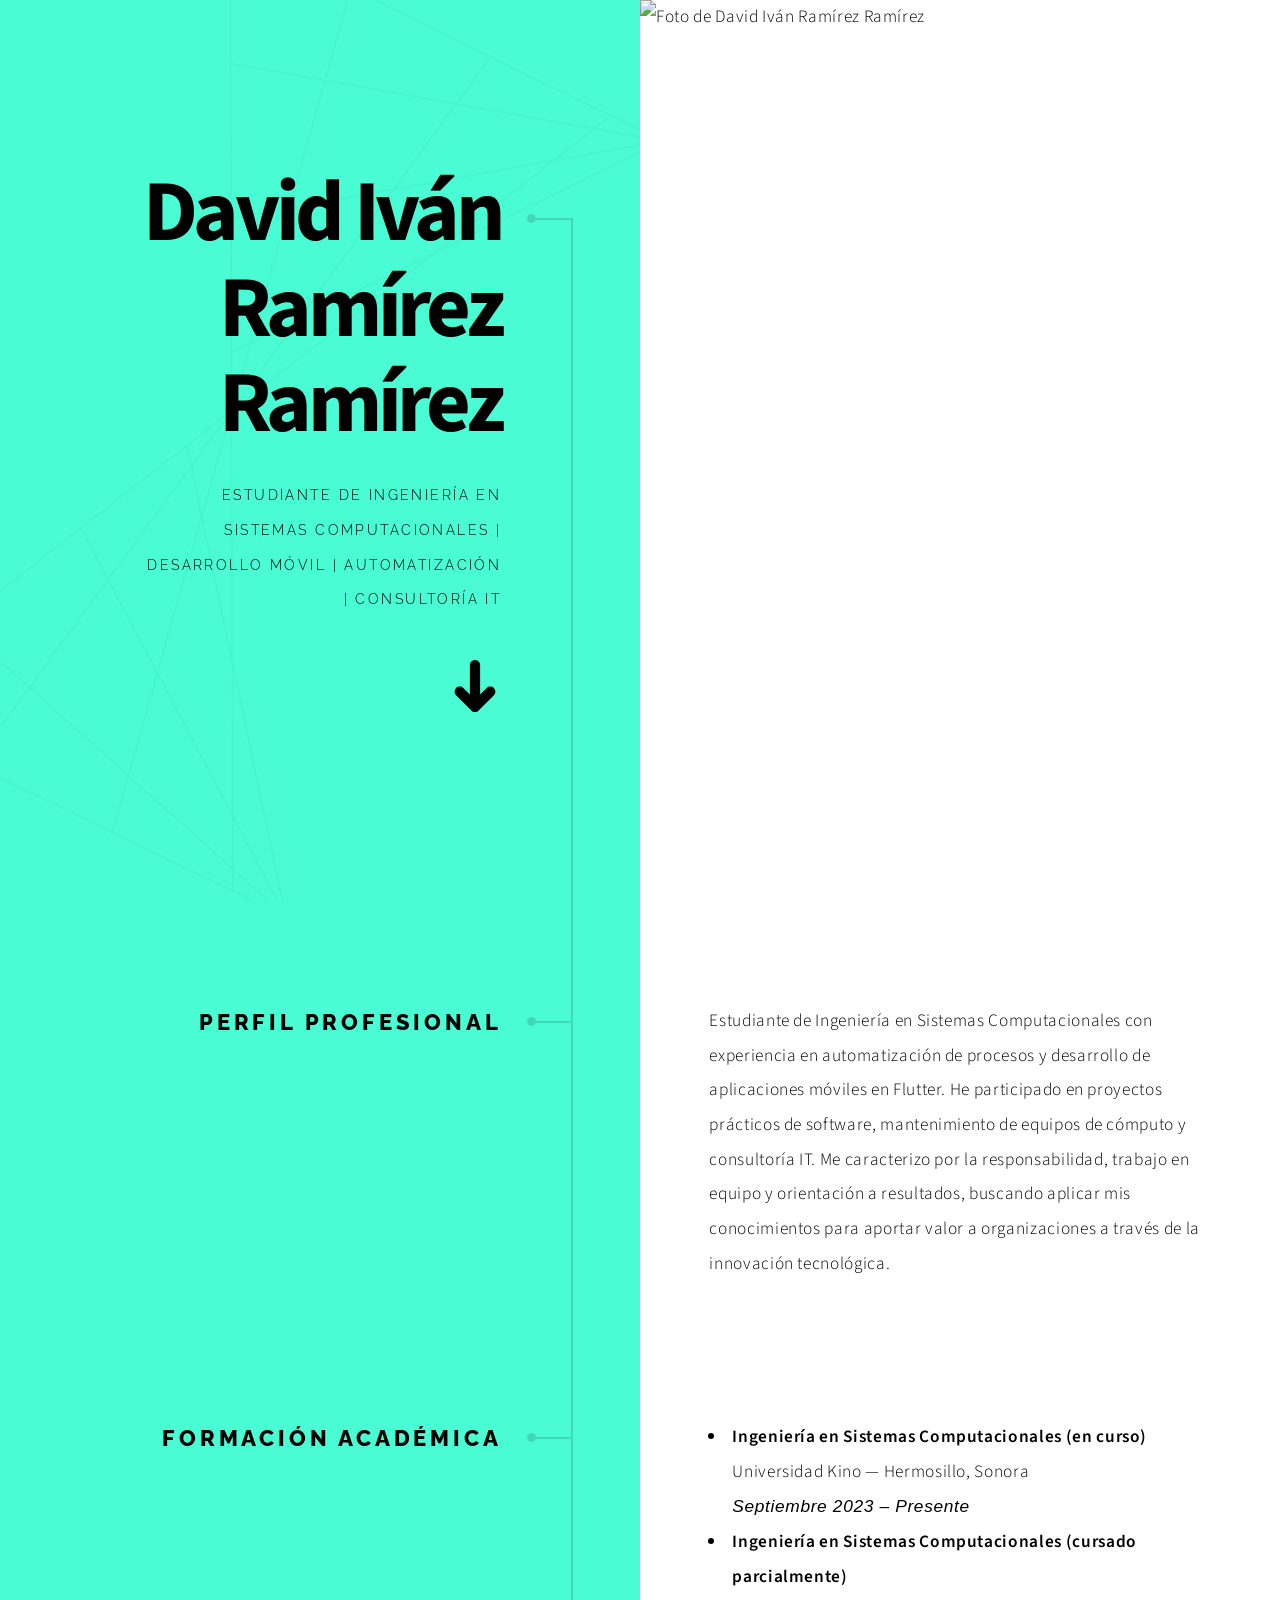
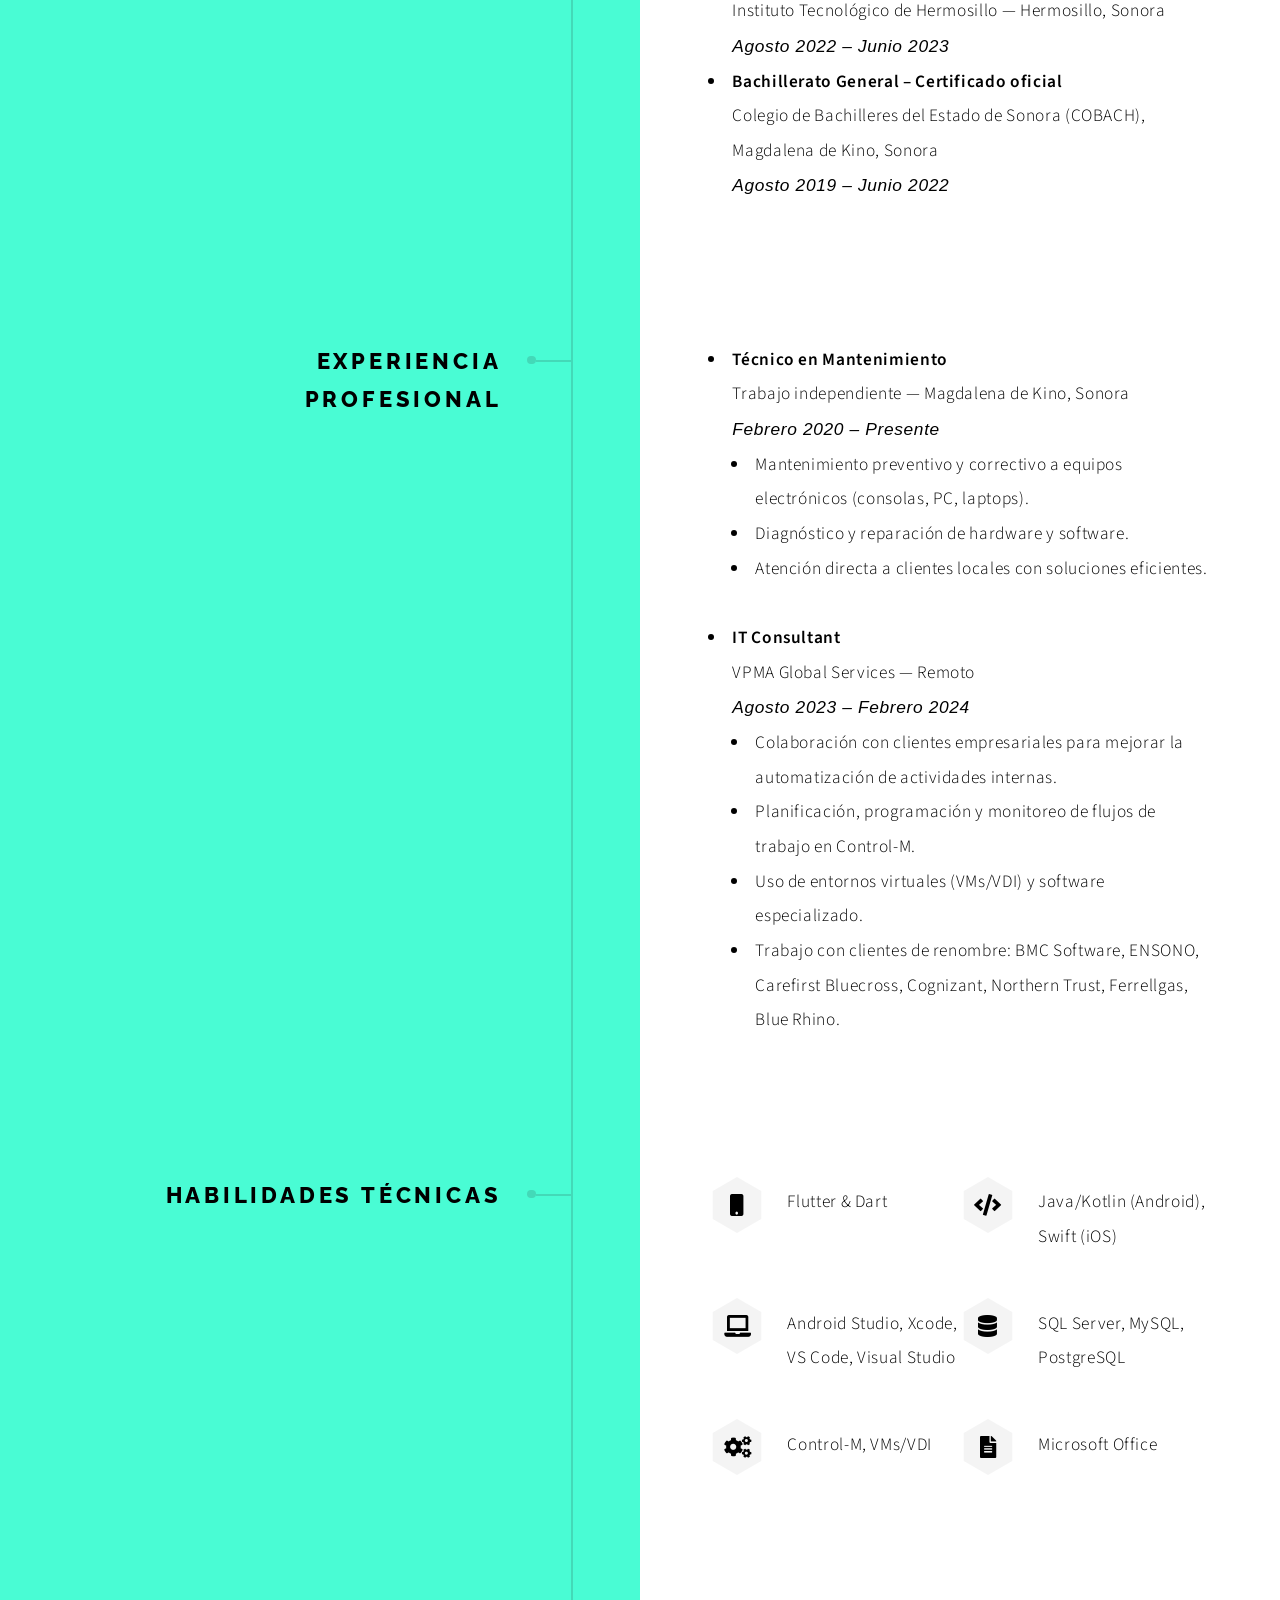
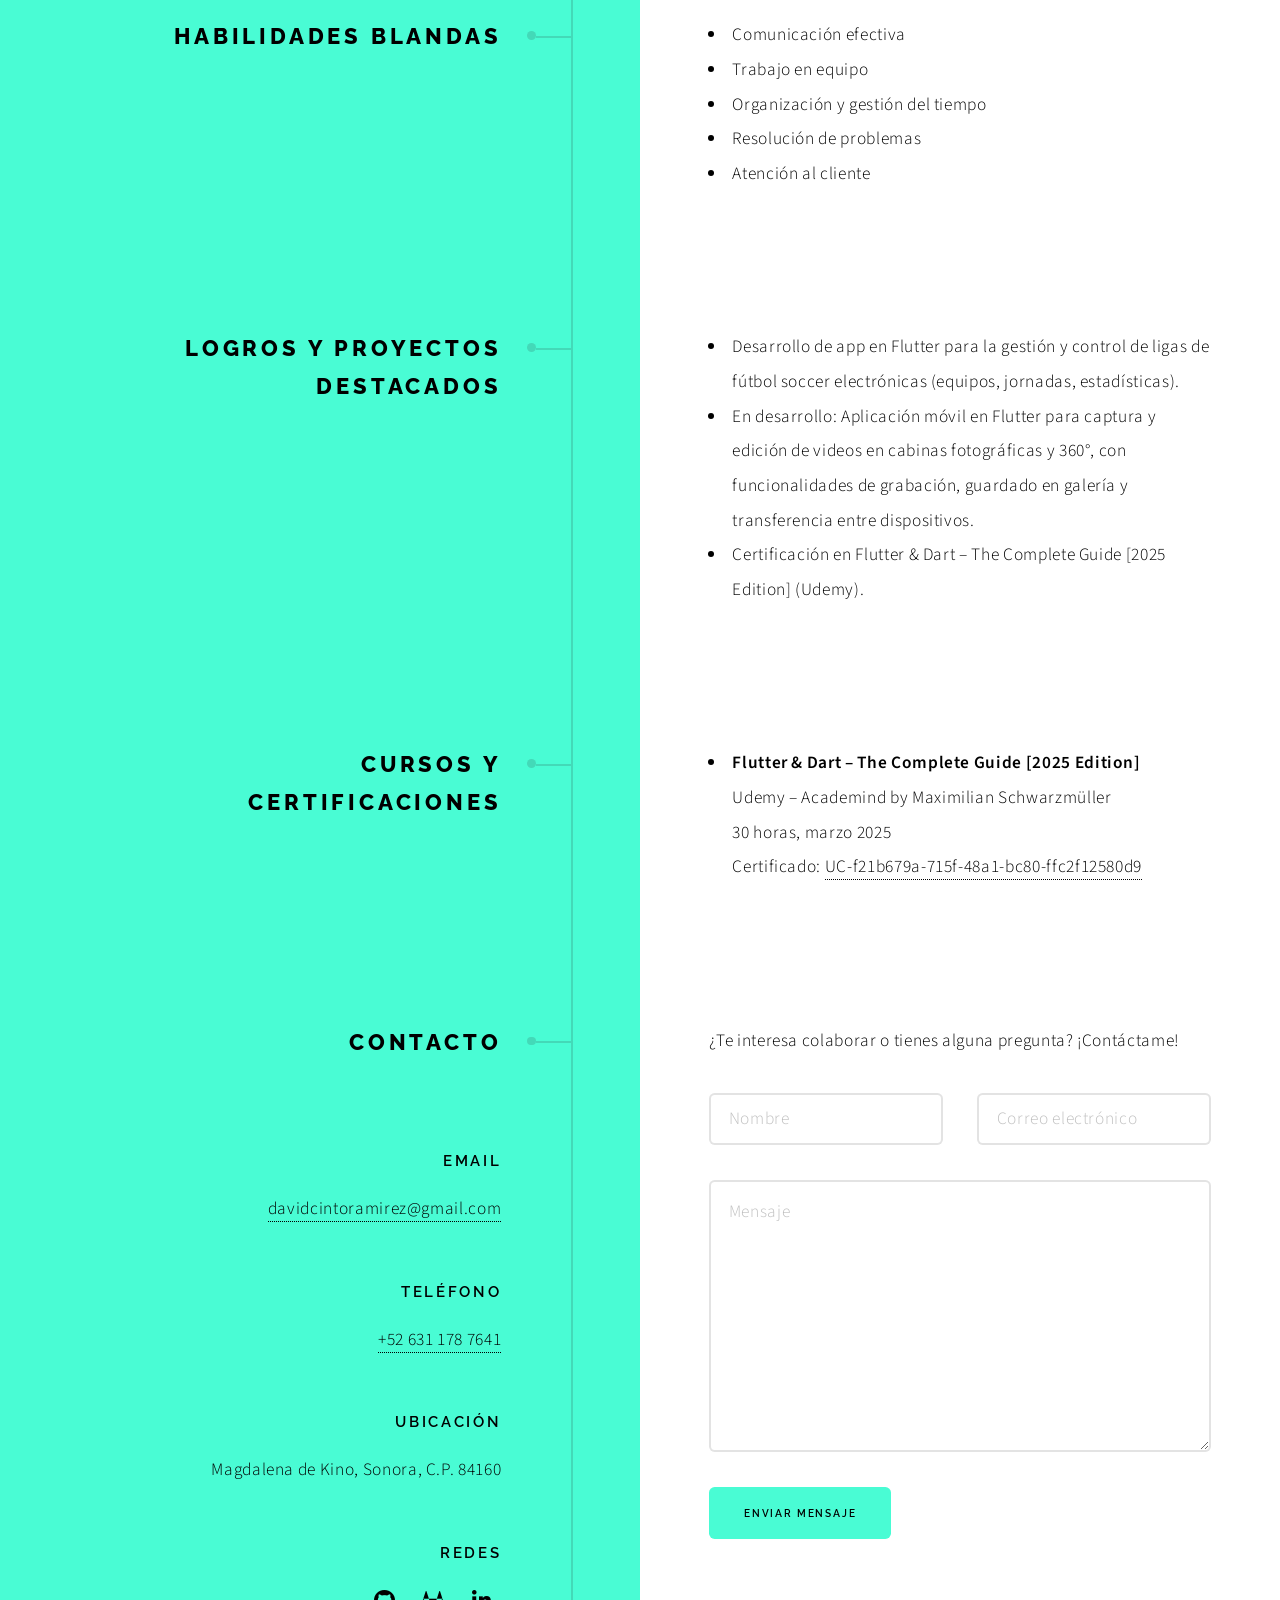
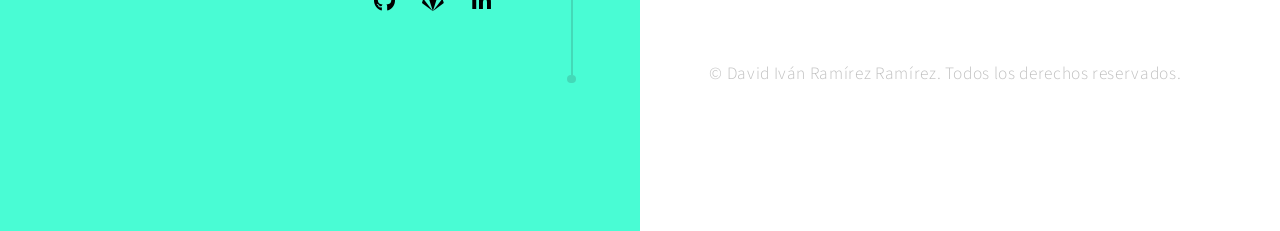
==== commit f90e8c0d: "Actualizacion de datos" ====
--- a/index.html
+++ b/index.html
@@ -6,7 +6,7 @@
 -->
 <html>
 	<head>
-		<title>Paradigm Shift by HTML5 UP</title>
+		<title>David Iván Ramírez Ramírez - Portafolio</title>
 		<meta charset="utf-8" />
 		<meta name="viewport" content="width=device-width, initial-scale=1, user-scalable=no" />
 		<meta name="description" content="" />
@@ -21,407 +21,170 @@
 				<!-- Intro -->
 					<section class="intro">
 						<header>
-							<h1>Paradigm Shift</h1>
-							<p>A free responsive site template designed by <a href="https://twitter.com/ajlkn">@ajlkn</a> / <a href="https://html5up.net">HTML5 UP</a></p>
+							<h1>David Iván Ramírez Ramírez</h1>
+							<p>Estudiante de Ingeniería en Sistemas Computacionales | Desarrollo móvil | Automatización | Consultoría IT</p>
 							<ul class="actions">
-								<li><a href="#first" class="arrow scrolly"><span class="label">Next</span></a></li>
-							</ul>
-						</header>
-						<div class="content">
-							<span class="image fill" data-position="center"><img src="images/pic01.jpg" alt="" /></span>
-						</div>
-					</section>
-
-				<!-- Section -->
-					<section id="first">
-						<header>
-							<h2>Magna sed nullam nisl adipiscing</h2>
-						</header>
-						<div class="content">
-							<p><strong>Lorem ipsum dolor</strong> sit amet consectetur adipiscing elit. Duis dapibus rutrum facilisis. Class aptent taciti sociosqu ad litora torquent per conubia nostra, per inceptos himenaeos. Etiam tristique libero eu nibh porttitor amet fermentum. Nullam venenatis erat id vehicula ultrices sed ultricies condimentum. Magna sed etiam consequat, et lorem adipiscing sed nulla. Volutpat nisl et tempus et dolor libero, feugiat magna tempus, sed et lorem adipiscing.</p>
-							<span class="image main"><img src="images/pic02.jpg" alt="" /></span>
-						</div>
-					</section>
-
-				<!-- Section -->
-					<section>
-						<header>
-							<h2>Feugiat consequat tempus ultrices</h2>
-						</header>
-						<div class="content">
-							<p><strong>Etiam tristique libero</strong> eu nibh porttitor amet fermentum. Nullam venenatis erat id vehicula ultrices sed ultricies condimentum.</p>
+								<li><a href="#perfil" class="arrow scrolly"><span class="label">Siguiente</span></a></li>
+							</ul>
+						</header>
+						<div class="content">
+							<span class="image fill" data-position="center"><img src="C:\Users\david\Desktop\RAD\html5up-paradigm-shift\images\foto David.png" alt="Foto de David Iván Ramírez Ramírez" /></span>
+						</div>
+					</section>
+
+				<!-- Perfil Profesional -->
+					<section id="perfil">
+						<header>
+							<h2>Perfil Profesional</h2>
+						</header>
+						<div class="content">
+							<p>Estudiante de Ingeniería en Sistemas Computacionales con experiencia en automatización de procesos y desarrollo de aplicaciones móviles en Flutter. He participado en proyectos prácticos de software, mantenimiento de equipos de cómputo y consultoría IT. Me caracterizo por la responsabilidad, trabajo en equipo y orientación a resultados, buscando aplicar mis conocimientos para aportar valor a organizaciones a través de la innovación tecnológica.</p>
+						</div>
+					</section>
+
+				<!-- Formación Académica -->
+					<section>
+						<header>
+							<h2>Formación Académica</h2>
+						</header>
+						<div class="content">
+							<ul>
+								<li>
+									<strong>Ingeniería en Sistemas Computacionales (en curso)</strong><br>
+									Universidad Kino — Hermosillo, Sonora<br>
+									<em>Septiembre 2023 – Presente</em>
+								</li>
+								<li>
+									<strong>Ingeniería en Sistemas Computacionales (cursado parcialmente)</strong><br>
+									Instituto Tecnológico de Hermosillo — Hermosillo, Sonora<br>
+									<em>Agosto 2022 – Junio 2023</em>
+								</li>
+								<li>
+									<strong>Bachillerato General – Certificado oficial</strong><br>
+									Colegio de Bachilleres del Estado de Sonora (COBACH), Magdalena de Kino, Sonora<br>
+									<em>Agosto 2019 – Junio 2022</em><br>
+								</li>
+							</ul>
+						</div>
+					</section>
+
+				<!-- Experiencia Profesional -->
+					<section>
+						<header>
+							<h2>Experiencia Profesional</h2>
+						</header>
+						<div class="content">
+							<ul>
+								<li>
+									<strong>Técnico en Mantenimiento</strong><br>
+									Trabajo independiente — Magdalena de Kino, Sonora<br>
+									<em>Febrero 2020 – Presente</em>
+									<ul>
+										<li>Mantenimiento preventivo y correctivo a equipos electrónicos (consolas, PC, laptops).</li>
+										<li>Diagnóstico y reparación de hardware y software.</li>
+										<li>Atención directa a clientes locales con soluciones eficientes.</li>
+									</ul>
+								</li>
+								<li>
+									<strong>IT Consultant</strong><br>
+									VPMA Global Services — Remoto<br>
+									<em>Agosto 2023 – Febrero 2024</em>
+									<ul>
+										<li>Colaboración con clientes empresariales para mejorar la automatización de actividades internas.</li>
+										<li>Planificación, programación y monitoreo de flujos de trabajo en Control-M.</li>
+										<li>Uso de entornos virtuales (VMs/VDI) y software especializado.</li>
+										<li>Trabajo con clientes de renombre: BMC Software, ENSONO, Carefirst Bluecross, Cognizant, Northern Trust, Ferrellgas, Blue Rhino.</li>
+									</ul>
+								</li>
+							</ul>
+						</div>
+					</section>
+
+				<!-- Habilidades Técnicas -->
+					<section>
+						<header>
+							<h2>Habilidades Técnicas</h2>
+						</header>
+						<div class="content">
 							<ul class="feature-icons">
-								<li class="icon solid fa-laptop">Consequat tempus</li>
-								<li class="icon solid fa-bolt">Etiam adipiscing</li>
-								<li class="icon solid fa-signal">Libero nullam</li>
-								<li class="icon solid fa-cog">Blandit condimentum</li>
-								<li class="icon solid fa-map-marker-alt">Lorem ipsum dolor</li>
-								<li class="icon solid fa-code">Nibh amet venenatis</li>
-							</ul>
-							<p>Vehicula ultrices sed ultricies condimentum. Magna sed etiam consequat, et lorem adipiscing sed nulla. Volutpat nisl et tempus et dolor libero, feugiat magna tempus, sed et lorem adipiscing.</p>
-						</div>
-					</section>
-
-				<!-- Section -->
-					<section>
-						<header>
-							<h2>Ultrices erat magna sed condimentum</h2>
-						</header>
-						<div class="content">
-							<p><strong>Integer mollis egestas</strong> nam maximus erat id euismod egestas. Pellentesque sapien ac quam. Lorem ipsum dolor sit nullam.</p>
-
-							<!-- Section -->
-								<section>
-									<header>
-										<h3>Erat aliquam</h3>
-										<p>Vehicula ultrices dolor amet ultricies et condimentum. Magna sed etiam consequat, et lorem adipiscing sed dolor sit amet, consectetur amet do eiusmod tempor incididunt  ipsum suspendisse ultrices gravida.</p>
-									</header>
-									<div class="content">
-										<div class="gallery">
-											<a href="images/gallery/fulls/01.jpg" class="landscape"><img src="images/gallery/thumbs/01.jpg" alt="" /></a>
-											<a href="images/gallery/fulls/02.jpg"><img src="images/gallery/thumbs/02.jpg" alt="" /></a>
-											<a href="images/gallery/fulls/03.jpg"><img src="images/gallery/thumbs/03.jpg" alt="" /></a>
-											<a href="images/gallery/fulls/04.jpg" class="landscape"><img src="images/gallery/thumbs/04.jpg" alt="" /></a>
-										</div>
-									</div>
-								</section>
-
-							<!-- Section -->
-								<section>
-									<header>
-										<h3>Nisl consequat</h3>
-										<p>Aenean ornare velit lacus, ac varius enim ullamcorper eu. Proin aliquam sed facilisis ante interdum congue. Integer mollis, nisl amet convallis, porttitor magna ullamcorper, amet mauris. Ut magna finibus nisi nec lacinia ipsum maximus.</p>
-									</header>
-									<div class="content">
-										<div class="gallery">
-											<a href="images/gallery/fulls/05.jpg" class="landscape"><img src="images/gallery/thumbs/05.jpg" alt="" /></a>
-											<a href="images/gallery/fulls/06.jpg"><img src="images/gallery/thumbs/06.jpg" alt="" /></a>
-											<a href="images/gallery/fulls/07.jpg"><img src="images/gallery/thumbs/07.jpg" alt="" /></a>
-										</div>
-									</div>
-								</section>
-
-							<!-- Section -->
-								<section>
-									<header>
-										<h3>Lorem gravida</h3>
-										<p>Proin aliquam facilisis ante interdum. Sed nulla amet lorem feugiat tempus aenean ornare velit lacus, ac varius sed enim lorem ullamcorper dolore.  ac varius enim lorem ullamcorper dolore. Proin aliquam facilisis.</p>
-									</header>
-									<div class="content">
-										<div class="gallery">
-											<a href="images/gallery/fulls/08.jpg" class="portrait"><img src="images/gallery/thumbs/08.jpg" alt="" /></a>
-											<a href="images/gallery/fulls/09.jpg" class="portrait"><img src="images/gallery/thumbs/09.jpg" alt="" /></a>
-											<a href="images/gallery/fulls/10.jpg" class="landscape"><img src="images/gallery/thumbs/10.jpg" alt="" /></a>
-										</div>
-									</div>
-								</section>
-
-						</div>
-					</section>
-
-				<!-- Section -->
-					<section>
-						<header>
-							<h2>Duis sed adpiscing veroeros amet</h2>
-						</header>
-						<div class="content">
-							<p><strong>Proin tempus feugiat</strong> sed varius enim lorem ullamcorper dolore aliquam aenean ornare velit lacus, ac varius enim lorem ullamcorper dolore.</p>
-							<ul class="actions">
-								<li><a href="#" class="button primary large">Get Started</a></li>
-								<li><a href="#" class="button large">Learn More</a></li>
-							</ul>
-						</div>
-					</section>
-
-				<!-- Elements -->
-				<!--
-					<section>
-						<header>
-							<h2>Elements</h2>
-						</header>
-						<div class="content">
-
-							<section>
-								<header>
-									<h3>Text</h3>
-								</header>
-								<div class="content">
-									<p>This is <b>bold</b> and this is <strong>strong</strong>. This is <i>italic</i> and this is <em>emphasized</em>.
-									This is <sup>superscript</sup> text and this is <sub>subscript</sub> text.
-									This is <u>underlined</u> and this is code: <code>for (;;) { ... }</code>. Finally, <a href="#">this is a link</a>.</p>
-									<hr />
-									<h2>Heading Level 2</h2>
-									<h3>Heading Level 3</h3>
-									<h4>Heading Level 4</h4>
-									<h5>Heading Level 5</h5>
-									<hr />
-									<h5>Blockquote</h5>
-									<blockquote>Fringilla nisl. Donec accumsan interdum nisi, quis tincidunt felis sagittis eget tempus euismod. Vestibulum ante ipsum primis in faucibus vestibulum. Blandit adipiscing eu felis iaculis volutpat ac adipiscing accumsan faucibus. Vestibulum ante ipsum primis in faucibus lorem ipsum dolor sit amet nullam adipiscing eu felis.</blockquote>
-									<h5>Preformatted</h5>
-									<pre><code>i = 0;
-
-while (!deck.isInOrder()) {
-  print 'Iteration ' + i;
-  deck.shuffle();
-  i++;
-}
-
-print 'Sorted in ' + i + ' iterations.';</code></pre>
-								</div>
-							</section>
-
-							<section>
-								<header>
-									<h3>Lists</h3>
-								</header>
-								<div class="content">
-
-									<h4>Unordered</h4>
-									<ul>
-										<li>Dolor pulvinar etiam.</li>
-										<li>Sagittis adipiscing.</li>
-										<li>Felis enim feugiat.</li>
-									</ul>
-
-									<h4>Alternate</h4>
-									<ul class="alt">
-										<li>Dolor pulvinar etiam.</li>
-										<li>Sagittis adipiscing.</li>
-										<li>Felis enim feugiat.</li>
-									</ul>
-
-									<h4>Ordered</h4>
-									<ol>
-										<li>Dolor pulvinar etiam.</li>
-										<li>Etiam vel felis viverra.</li>
-										<li>Felis enim feugiat.</li>
-										<li>Dolor pulvinar etiam.</li>
-										<li>Etiam vel felis lorem.</li>
-										<li>Felis enim et feugiat.</li>
-									</ol>
-									<h4>Icons</h4>
-									<ul class="icons">
-										<li><a href="#" class="icon brands fa-twitter"><span class="label">Twitter</span></a></li>
-										<li><a href="#" class="icon brands fa-facebook-f"><span class="label">Facebook</span></a></li>
-										<li><a href="#" class="icon brands fa-instagram"><span class="label">Instagram</span></a></li>
-										<li><a href="#" class="icon brands fa-github"><span class="label">Github</span></a></li>
-									</ul>
-
-									<h4>Actions</h4>
-									<ul class="actions">
-										<li><a href="#" class="button primary">Default</a></li>
-										<li><a href="#" class="button">Default</a></li>
-									</ul>
-									<ul class="actions stacked">
-										<li><a href="#" class="button primary">Default</a></li>
-										<li><a href="#" class="button">Default</a></li>
-									</ul>
-								</div>
-							</section>
-
-							<section>
-								<header>
-									<h3>Table</h3>
-								</header>
-								<div class="content">
-									<h4>Default</h4>
-									<div class="table-wrapper">
-										<table>
-											<thead>
-												<tr>
-													<th>Name</th>
-													<th>Description</th>
-													<th>Price</th>
-												</tr>
-											</thead>
-											<tbody>
-												<tr>
-													<td>Item One</td>
-													<td>Ante turpis integer aliquet porttitor.</td>
-													<td>29.99</td>
-												</tr>
-												<tr>
-													<td>Item Two</td>
-													<td>Vis ac commodo adipiscing arcu aliquet.</td>
-													<td>19.99</td>
-												</tr>
-												<tr>
-													<td>Item Three</td>
-													<td> Morbi faucibus arcu accumsan lorem.</td>
-													<td>29.99</td>
-												</tr>
-												<tr>
-													<td>Item Four</td>
-													<td>Vitae integer tempus condimentum.</td>
-													<td>19.99</td>
-												</tr>
-												<tr>
-													<td>Item Five</td>
-													<td>Ante turpis integer aliquet porttitor.</td>
-													<td>29.99</td>
-												</tr>
-											</tbody>
-											<tfoot>
-												<tr>
-													<td colspan="2"></td>
-													<td>100.00</td>
-												</tr>
-											</tfoot>
-										</table>
-									</div>
-
-									<h4>Alternate</h4>
-									<div class="table-wrapper">
-										<table class="alt">
-											<thead>
-												<tr>
-													<th>Name</th>
-													<th>Description</th>
-													<th>Price</th>
-												</tr>
-											</thead>
-											<tbody>
-												<tr>
-													<td>Item One</td>
-													<td>Ante turpis integer aliquet porttitor.</td>
-													<td>29.99</td>
-												</tr>
-												<tr>
-													<td>Item Two</td>
-													<td>Vis ac commodo adipiscing arcu aliquet.</td>
-													<td>19.99</td>
-												</tr>
-												<tr>
-													<td>Item Three</td>
-													<td> Morbi faucibus arcu accumsan lorem.</td>
-													<td>29.99</td>
-												</tr>
-												<tr>
-													<td>Item Four</td>
-													<td>Vitae integer tempus condimentum.</td>
-													<td>19.99</td>
-												</tr>
-												<tr>
-													<td>Item Five</td>
-													<td>Ante turpis integer aliquet porttitor.</td>
-													<td>29.99</td>
-												</tr>
-											</tbody>
-											<tfoot>
-												<tr>
-													<td colspan="2"></td>
-													<td>100.00</td>
-												</tr>
-											</tfoot>
-										</table>
-									</div>
-								</div>
-							</section>
-
-							<section>
-								<header>
-									<h3>Buttons</h3>
-								</header>
-								<div class="content">
-									<ul class="actions">
-										<li><a href="#" class="button primary">Primary</a></li>
-										<li><a href="#" class="button">Default</a></li>
-									</ul>
-									<ul class="actions">
-										<li><a href="#" class="button large">Large</a></li>
-										<li><a href="#" class="button">Default</a></li>
-										<li><a href="#" class="button small">Small</a></li>
-									</ul>
-									<ul class="actions">
-										<li><a href="#" class="button primary icon solid fa-download">Icon</a></li>
-										<li><a href="#" class="button icon solid fa-download">Icon</a></li>
-									</ul>
-									<ul class="actions">
-										<li><span class="button primary disabled">Disabled</span></li>
-										<li><span class="button disabled">Disabled</span></li>
-									</ul>
-								</div>
-							</section>
-
-							<section>
-								<header>
-									<h3>Form</h3>
-								</header>
-								<div class="content">
-									<form method="post" action="#">
-										<div class="fields">
-											<div class="field half">
-												<label for="demo-name">Name</label>
-												<input type="text" name="demo-name" id="demo-name" value="" placeholder="Jane Doe" />
-											</div>
-											<div class="field half">
-												<label for="demo-email">Email</label>
-												<input type="email" name="demo-email" id="demo-email" value="" placeholder="jane@untitled.tld" />
-											</div>
-											<div class="field">
-												<label for="demo-category">Category</label>
-												<select name="demo-category" id="demo-category">
-													<option value="">-</option>
-													<option value="1">Manufacturing</option>
-													<option value="1">Shipping</option>
-													<option value="1">Administration</option>
-													<option value="1">Human Resources</option>
-												</select>
-											</div>
-											<div class="field half">
-												<input type="radio" id="demo-priority-low" name="demo-priority" checked>
-												<label for="demo-priority-low">Low</label>
-											</div>
-											<div class="field half">
-												<input type="radio" id="demo-priority-high" name="demo-priority">
-												<label for="demo-priority-high">High</label>
-											</div>
-											<div class="field half">
-												<input type="checkbox" id="demo-copy" name="demo-copy">
-												<label for="demo-copy">Email me a copy</label>
-											</div>
-											<div class="field half">
-												<input type="checkbox" id="demo-human" name="demo-human" checked>
-												<label for="demo-human">Not a robot</label>
-											</div>
-											<div class="field">
-												<label for="demo-message">Message</label>
-												<textarea name="demo-message" id="demo-message" placeholder="Enter your message" rows="6"></textarea>
-											</div>
-										</div>
-										<ul class="actions">
-											<li><input type="submit" value="Send Message" class="primary" /></li>
-											<li><input type="reset" value="Reset" /></li>
-										</ul>
-									</form>
-								</div>
-							</section>
-
-						</div>
-					</section>
-				-->
-
-				<!-- Section -->
-					<section>
-						<header>
-							<h2>Get in touch</h2>
-						</header>
-						<div class="content">
-							<p><strong>Auctor commodo</strong> interdum et malesuada fames ac ante ipsum primis in faucibus. Pellentesque venenatis dolor imperdiet dolor mattis sagittis.</p>
+								<li class="icon solid fa-mobile">Flutter & Dart</li>
+								<li class="icon solid fa-code">Java/Kotlin (Android), Swift (iOS)</li>
+								<li class="icon solid fa-laptop">Android Studio, Xcode, VS Code, Visual Studio</li>
+								<li class="icon solid fa-database">SQL Server, MySQL, PostgreSQL</li>
+								<li class="icon solid fa-cogs">Control-M, VMs/VDI</li>
+								<li class="icon solid fa-file-alt">Microsoft Office</li>
+							</ul>
+						</div>
+					</section>
+
+				<!-- Habilidades Blandas -->
+					<section>
+						<header>
+							<h2>Habilidades Blandas</h2>
+						</header>
+						<div class="content">
+							<ul>
+								<li>Comunicación efectiva</li>
+								<li>Trabajo en equipo</li>
+								<li>Organización y gestión del tiempo</li>
+								<li>Resolución de problemas</li>
+								<li>Atención al cliente</li>
+							</ul>
+						</div>
+					</section>
+
+				<!-- Logros y Proyectos -->
+					<section>
+						<header>
+							<h2>Logros y Proyectos Destacados</h2>
+						</header>
+						<div class="content">
+							<ul>
+								<li>Desarrollo de app en Flutter para la gestión y control de ligas de fútbol soccer electrónicas (equipos, jornadas, estadísticas).</li>
+								<li>En desarrollo: Aplicación móvil en Flutter para captura y edición de videos en cabinas fotográficas y 360°, con funcionalidades de grabación, guardado en galería y transferencia entre dispositivos.</li>
+								<li>Certificación en Flutter & Dart – The Complete Guide [2025 Edition] (Udemy).</li>
+							</ul>
+						</div>
+					</section>
+
+				<!-- Cursos y Certificaciones -->
+					<section>
+						<header>
+							<h2>Cursos y Certificaciones</h2>
+						</header>
+						<div class="content">
+							<ul>
+								<li>
+									<strong>Flutter & Dart – The Complete Guide [2025 Edition]</strong><br>
+									Udemy – Academind by Maximilian Schwarzmüller<br>
+									30 horas, marzo 2025<br>
+									Certificado: <a href="https://www.udemy.com/certificate/UC-f21b679a-715f-48a1-bc80-ffc2f12580d9" target="_blank">UC-f21b679a-715f-48a1-bc80-ffc2f12580d9</a>
+								</li>
+							</ul>
+						</div>
+					</section>
+
+				<!-- Contacto -->
+					<section>
+						<header>
+							<h2>Contacto</h2>
+						</header>
+						<div class="content">
+							<p>¿Te interesa colaborar o tienes alguna pregunta? ¡Contáctame!</p>
 							<form>
 								<div class="fields">
 									<div class="field half">
-										<input type="text" name="name" id="name" placeholder="Name" />
+										<input type="text" name="name" id="name" placeholder="Nombre" />
 									</div>
 									<div class="field half">
-										<input type="email" name="email" id="email" placeholder="Email" />
+										<input type="email" name="email" id="email" placeholder="Correo electrónico" />
 									</div>
 									<div class="field">
-										<textarea name="message" id="message" placeholder="Message" rows="7"></textarea>
+										<textarea name="message" id="message" placeholder="Mensaje" rows="7"></textarea>
 									</div>
 								</div>
 								<ul class="actions">
-									<li><input type="submit" value="Send Message" class="button primary" /></li>
+									<li><input type="submit" value="Enviar Mensaje" class="button primary" /></li>
 								</ul>
 							</form>
 						</div>
@@ -429,25 +192,23 @@
 							<ul class="items">
 								<li>
 									<h3>Email</h3>
-									<a href="#">information@untitled.ext</a>
-								</li>
-								<li>
-									<h3>Phone</h3>
-									<a href="#">(000) 000-0000</a>
-								</li>
-								<li>
-									<h3>Address</h3>
-									<span>1234 Somewhere Road, Nashville, TN 00000</span>
-								</li>
-								<li>
-									<h3>Elsewhere</h3>
+									<a href="mailto:davidcintoramirez@gmail.com">davidcintoramirez@gmail.com</a>
+								</li>
+								<li>
+									<h3>Teléfono</h3>
+									<a href="tel:+526311787641">+52 631 178 7641</a>
+								</li>
+								<li>
+									<h3>Ubicación</h3>
+									<span>Magdalena de Kino, Sonora, C.P. 84160</span>
+								</li>
+								<li>
+									<h3>Redes</h3>
 									<ul class="icons">
-										<li><a href="#" class="icon brands fa-twitter"><span class="label">Twitter</span></a></li>
-										<li><a href="#" class="icon brands fa-facebook-f"><span class="label">Facebook</span></a></li>
-										<li><a href="#" class="icon brands fa-instagram"><span class="label">Instagram</span></a></li>
-										<li><a href="#" class="icon brands fa-linkedin-in"><span class="label">LinkedIn</span></a></li>
-										<li><a href="#" class="icon brands fa-github"><span class="label">GitHub</span></a></li>
-										<li><a href="#" class="icon brands fa-codepen"><span class="label">Codepen</span></a></li>
+										<li><a href="https://github.com/Davidcintor" class="icon brands fa-github"><span class="label">GitHub</span></a></li>
+										<li><a href="https://gitlab.com/Davidcinto" class="icon brands fa-gitlab"><span class="label">GitLab</span></a></li>
+										<li><a href="https://www.linkedin.com/in/david-cinto-ramirez-2967362b3" class="icon brands fa-linkedin-in"><span class="label">LinkedIn</span></a></li>
+										<!-- Agrega más redes si lo deseas -->
 									</ul>
 								</li>
 							</ul>
@@ -455,7 +216,7 @@
 					</section>
 
 				<!-- Copyright -->
-					<div class="copyright">&copy; Untitled. All rights reserved. Design: <a href="https://html5up.net">HTML5 UP</a>.</div>
+					<div class="copyright">&copy; David Iván Ramírez Ramírez. Todos los derechos reservados.</div>
 
 			</div>
 
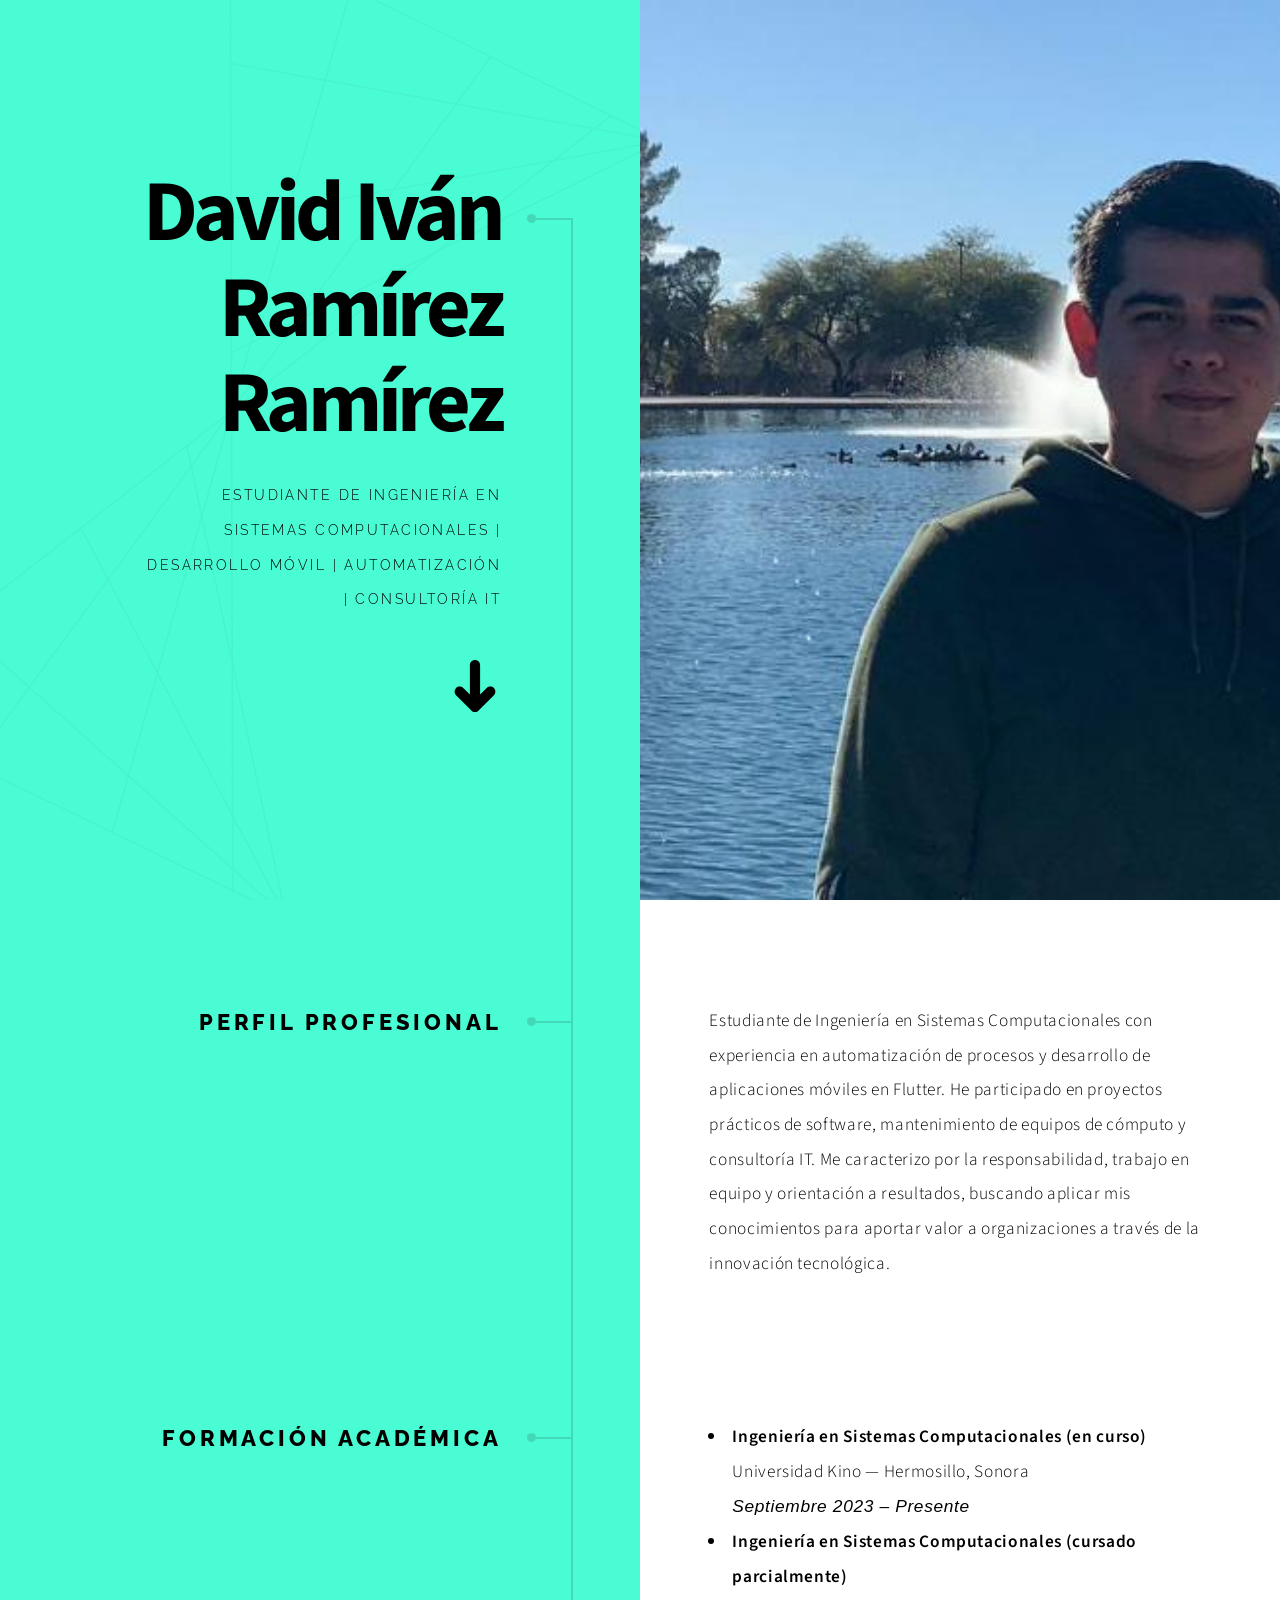
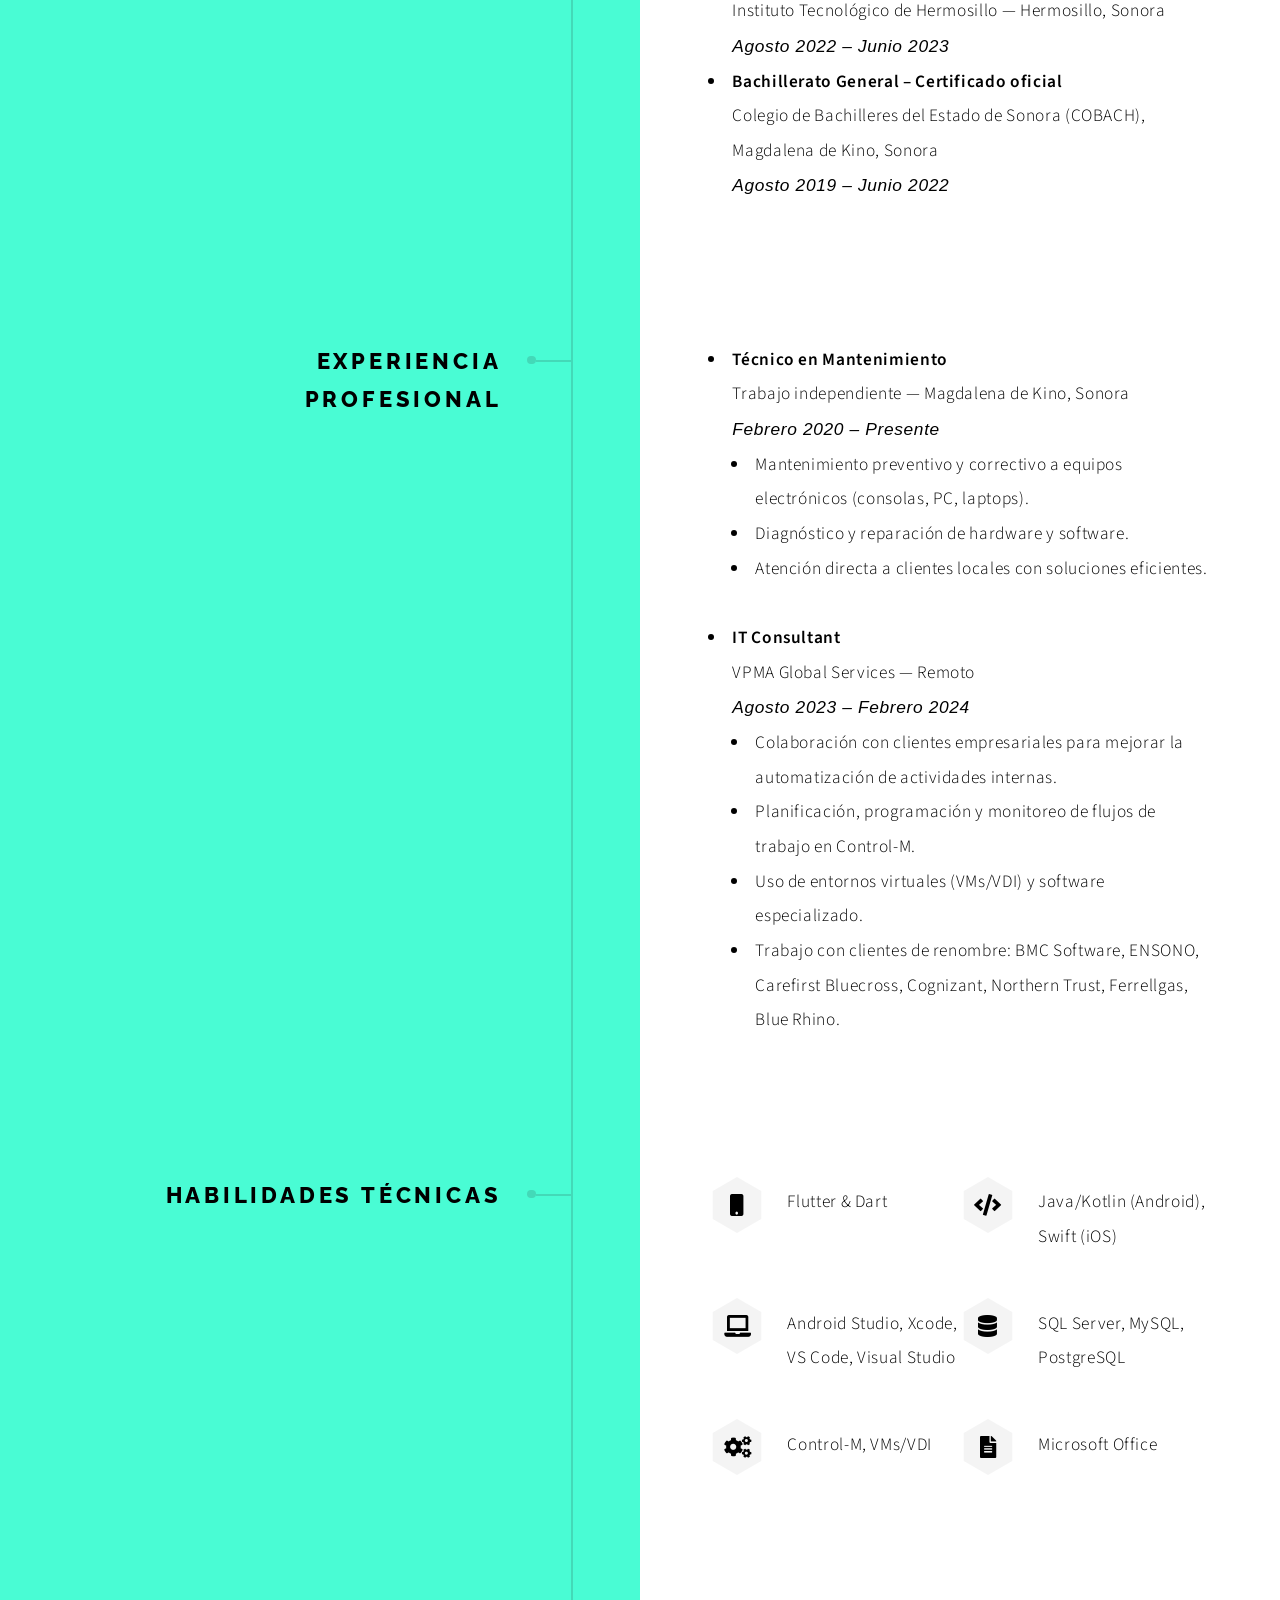
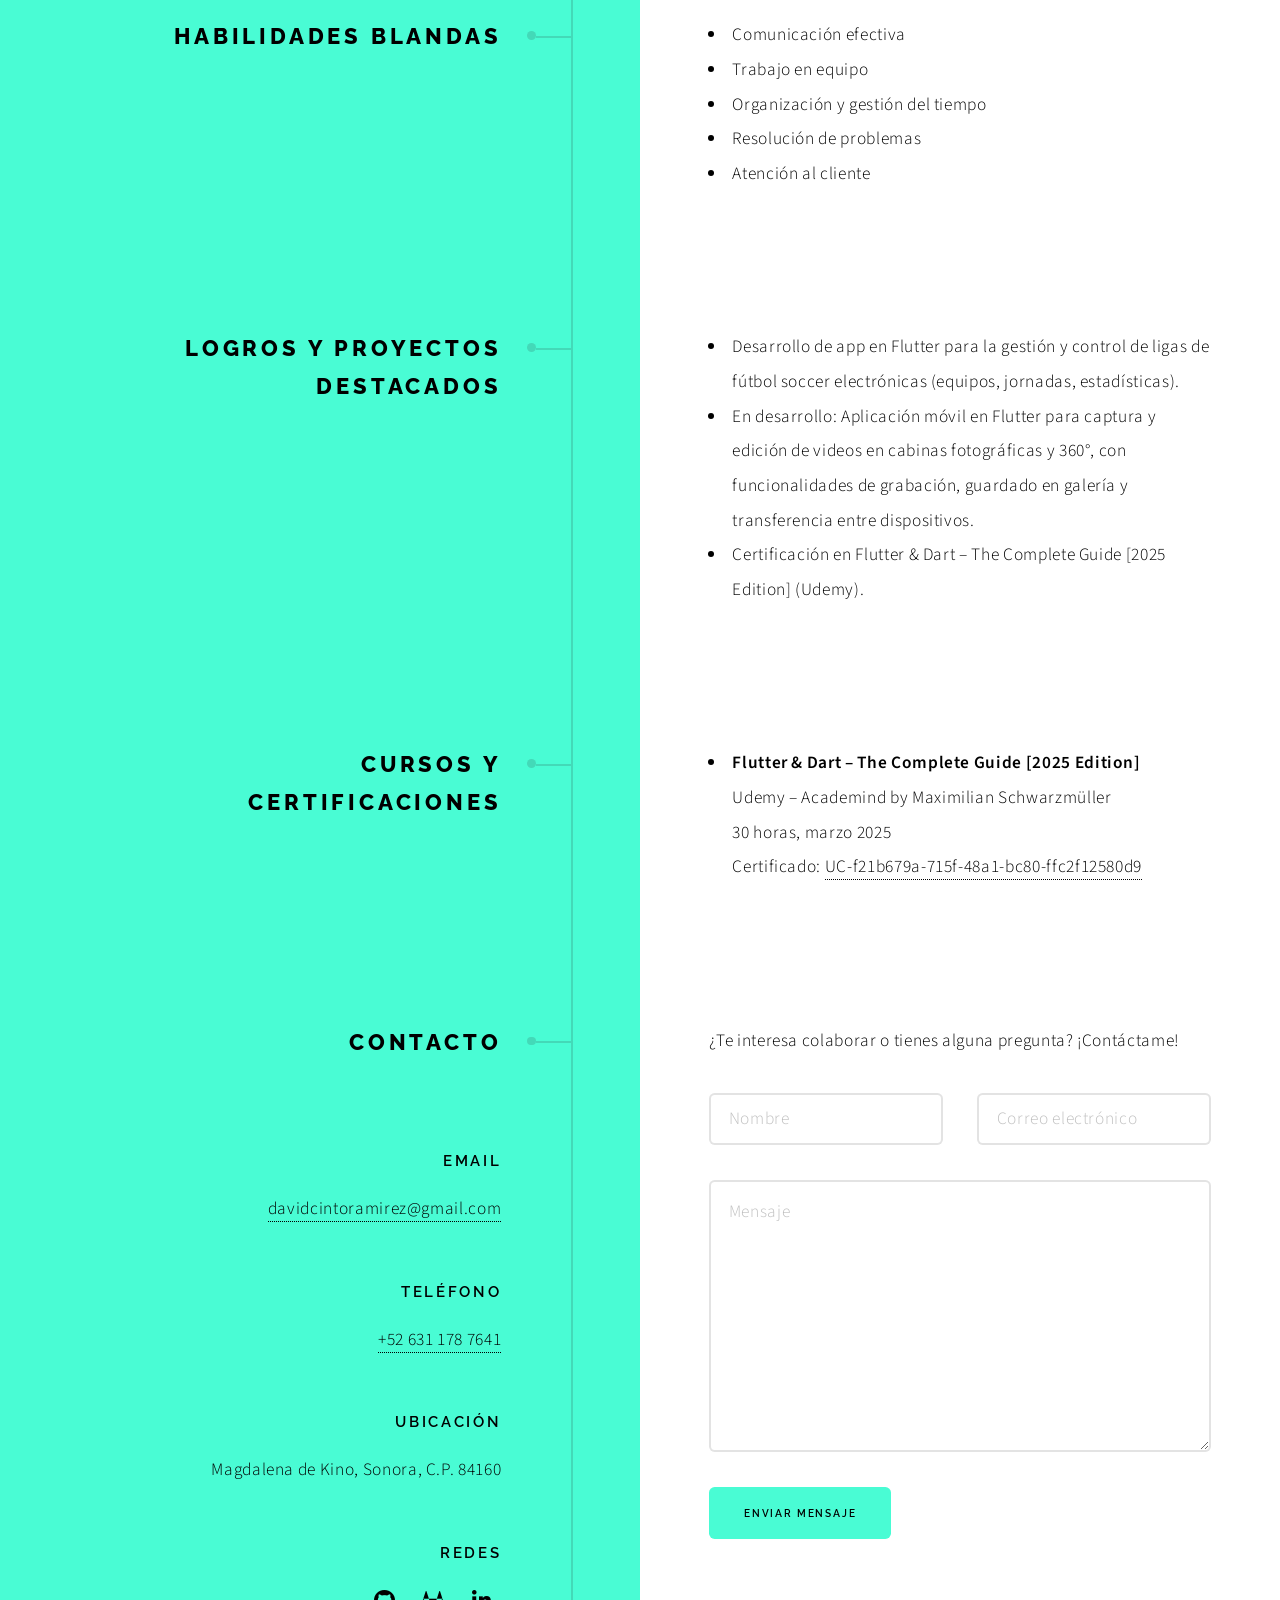
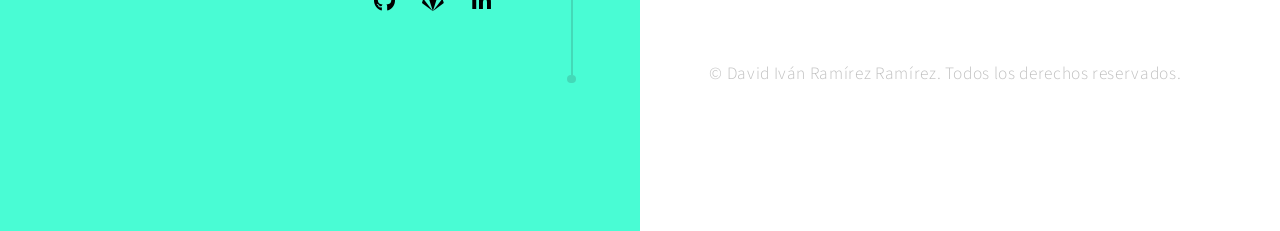
==== commit 0ea7d97a: "Solucion Imagen" ====
--- a/index.html
+++ b/index.html
@@ -28,7 +28,7 @@
 							</ul>
 						</header>
 						<div class="content">
-							<span class="image fill" data-position="center"><img src="C:\Users\david\Desktop\RAD\html5up-paradigm-shift\images\foto David.png" alt="Foto de David Iván Ramírez Ramírez" /></span>
+							<span class="image fill" data-position="center"><img src="images/foto David.png" alt="Foto de David Iván Ramírez Ramírez" /></span>
 						</div>
 					</section>
 
